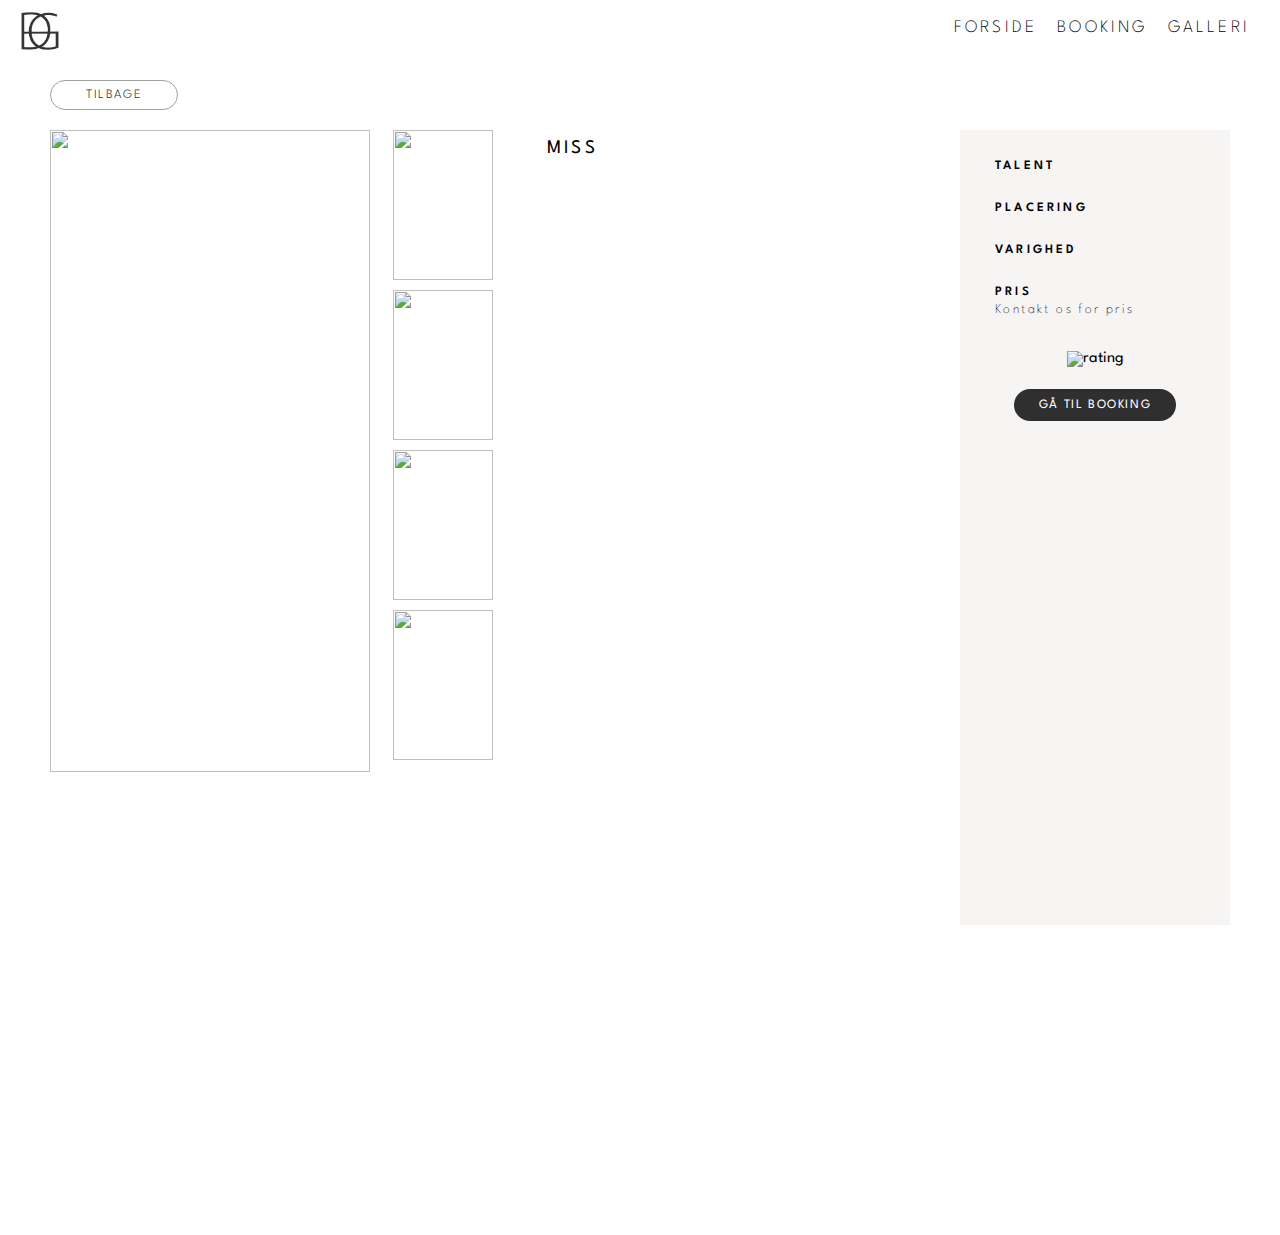
==== detail.html @ 686bbc50 "slettet style sheets fra html" ====
<!DOCTYPE html>
<html lang="da">

<head>
    <meta charset="utf-8">
    <meta name="viewport" content="width=device-width, initial-scale=1.0">

    <link rel="apple-touch-icon" sizes="200x200" href="img/DRAGTOGO_LOGO-02-kopi.png">
    <link rel="icon" type="image/png" sizes="32x32" href="img/DRAGTOGO_LOGO-02-kopi.png">

    <!--    link der henter google font-->
    <link rel="preconnect" href="https://fonts.gstatic.com">
    <link href="https://fonts.googleapis.com/css2?family=Spartan:wght@100;200;300;400;500&display=swap" rel="stylesheet">

    <title>Drag To-Go</title>
    <link rel="stylesheet" href="style.css">
    <link rel="stylesheet" href="theresa.css">
</head>

<body>

    <header>
        <nav>
            <a href="index.html"><img id="logo" src="img/DRAGTOGO_LOGO-02-kopi.png" alt="logo"></a>
            <div id="menuknap">
                <div class="bar1"></div>
                <div class="bar2"></div>
                <div class="bar3"></div>
            </div>
            <div id="navbar" class="hidden">
                <div id="link_box">
                    <a class="link" href="index.html">Forside</a>
                    <a class="link" href="index.html#booking">Booking</a>
                    <a class="link" href="index.html#galleri">Galleri</a>
                </div>
            </div>
        </nav>
    </header>





    <main id="detail">

        <div id="row">
            <button id="tilbage">Tilbage</button>
        </div>


        <div id="col1">
            <img src="" id="main_billede" alt="">

            <div id="image_container">
                <div id="single_galleri">
                    <figure>
                        <img src="" id="ekstra_billede1" alt="">
                        <img src="" id="ekstra_billede2" alt="">
                        <img src="" id="ekstra_billede3" alt="">
                        <img src="" id="ekstra_billede4" alt="">
                    </figure>
                </div>
            </div>

        </div>




        <!--
        <div id="col1">
            <img src="" id="main_billede" alt="">
        </div>
        <div id="image_container">

            <div id="single_galleri">
                <figure>
                    <img src="" id="ekstra_billede1" alt="">
                    <img src="" id="ekstra_billede2" alt="">
                    <img src="" id="ekstra_billede3" alt="">
                    <img src="" id="ekstra_billede4" alt="">
                </figure>
            </div>

        </div>
-->

        <div id="col2">
            <h2 class="navn">Miss </h2>
            <p class="beskrivelse"></p>
        </div>

        <div id="col3">
            <div id="infoboks">
                <h4>TALENT</h4>
                <p class="talent"></p>
                <h4>PLACERING</h4>
                <p class="placering"></p>
                <h4>VARIGHED</h4>
                <p class="varighed"></p>
                <h4>PRIS</h4>
                <p>Kontakt os for pris</p>

                <div id="rating_container">
                    <img id="rating_billede" src="" alt="rating">
                </div>

                <div id="booking_knap_container">
                    <a href="index.html#booking" id="booking_knap">Gå til booking</a>
                </div>
            </div>

        </div>



    </main>

    <footer id="footer">

        <div class="footer_container">
            <div class="footer_contact">
                <p>Kontakt os</p>
                <p>Telefon: +45 12 34 56 78</p>
                <p>Mail: drag@togo.com</p>
            </div>

            <div class="nyhedsbrev">
                <p>Tilmeld dig vores nyhedsbrev</p>
                <div class="mail_boks">
                    <input placeholder="MIN E-MAILADRESSE" type="text" name="mail" required>
                    <button class="tilmeld_knap">TILMELD ▸</button>
                </div>
                <div class="streg"></div>
            </div>
        </div>

        <div class="medier">
            <a href="#"><img src="img/socialemedier_facebook.png" alt="facebook ikon"></a>
            <a href="#"><img src="img/socialemedier_instagram.png" alt="instagram ikon"></a>
        </div>

        <p class="ophav">Ophavsret © 2021, DRAG TO GO</p>


    </footer>

    <script src="detail.js"></script>

</body></html>
---- style.css ----
* {
    margin: 0;
    padding: 0;
}

img {
    width: 100%;
}

body {
    font-family: 'Spartan', sans-serif;
    /*    background-color: white;*/
    /*    margin: 0;*/
    margin-bottom: 310px;
}

main {
    background-color: white;
    margin: 0;
    margin-bottom: 180px;
}

h2 {
    font-size: 1.5rem;
}

h3 {
    font-size: 1rem;
}

p {
    font-size: 0.9rem;
}




/*------STYLE AF NAV------*/

#logo {
    width: 50px;
    height: 46px;
    position: absolute;
    left: 15px;
    top: 8px;
    z-index: 2;
}

nav {
    width: 100%;
    position: fixed;
    display: flex;
    flex-direction: row;
    justify-content: flex-end;
    height: 60px;
    background-color: white;
}

nav a {
    text-decoration: none;
    color: black;
    padding-bottom: 80px;
    font-size: 1.3rem;
    text-transform: uppercase;
    letter-spacing: .2rem;
    font-weight: 200;
}

#menuknap {
    margin-right: 20px;
    cursor: pointer;
    position: fixed;
    z-index: 2;
    padding-top: 10px;
}

#link_box {
    display: flex;
    flex-direction: column;
    text-align: center;
    margin-top: 100px;
}

#navbar {
    background-color: white;
    width: 100vw;
    height: 100vh;
}

.bar1,
.bar2,
.bar3 {
    width: 32px;
    height: 4px;
    background-color: black;
    margin: 6px 0;
    transition: 0.4s;
    border-radius: 5px;
}

.change .bar1 {
    transform: rotate(-45deg) translate(-8px, 5px);
    transform: rotate(-45deg) translate(-8px, 5px);
    background-color: #454545;
}

.change .bar2 {
    opacity: 0;
}

.change .bar3 {
    transform: rotate(45deg) translate(-8px, -7px);
    transform: rotate(45deg) translate(-8px, -7px);
    background-color: #454545;
}




/*---------SPLASH---------*/

#splash {
    display: grid;
}

#splash img,
.splash_container {
    grid-area: 1/1;
}

.splash_container {
    place-self: center center;
}

#splash h1 {
    color: white;
    font-size: 3rem;
    margin-top: 80px;
    text-align: center;
}

#splash p {
    max-width: 600px;
    color: white;
    text-align: center;
    font-size: 0.9rem;
    margin: 15px;
    letter-spacing: 0.1rem;
    font-weight: 100;
    line-height: 25px;
}

#splash img {
    width: 100vw;
    height: 100vh;
    object-fit: cover;
    object-position: 70%;
}

.pil {
    position: absolute;
    bottom: 10px;
    left: 49%;
}



/*--------------sortér knap----------------*/

.kategorier {
    display: flex;
    flex-direction: column;
}

.kategorier button {
    letter-spacing: .2rem;
    padding: 20px;
}

#liste {
    margin-bottom: 40px;
}

.sorter {
    border-radius: 25px;
    border: 1px solid #a2a2a2;
    background-color: white;
    padding: 15px 20px;
    width: 45%;

    text-transform: uppercase;
    text-align: center;
    letter-spacing: .2rem;
    font-size: 1rem;
    font-weight: 200;
    margin: auto;
    margin-top: 30px;
}



/*------LINKS-----*/

button {
    border: none;
    border-radius: 8px;
    padding: 5px 20px;
    background-color: white;
    font-weight: 300;
}

button:hover {
    background-color: none;
    color: #FF1ACA;
}

a {
    color: black;
    text-decoration: none;
}

a:hover {
    color: #FF1ACA;
    transition: .3s;
}

/*booking_knap = i single view*/

#booking_knap {
    background-color: #2f2f2f;
    color: white;
    padding: 10px 25px;
    border-radius: 20px;
    text-transform: uppercase;
    letter-spacing: .1rem;
    font-size: .8rem;
}

#booking_knap:hover {
    background-color: white;
    color: #2f2f2f;
    border: 1px solid #9f9f9f;
    transition: .3s;
}







/*----BOOKING SECTION----*/

#booking {
    background-color: #F7F4F4;
    padding: 40px 45px;
}

#booking p {
    padding-top: 10px;
    font-weight: 100;
}

#booking_tekst {
    padding-bottom: 10px;
}

#form_container {
    display: flex;
    justify-content: center;
}

label {
    display: block;
    padding: 20px 5px 6px;

    font-size: 0.9rem;
    font-weight: 100;
}

#booking input,
textarea,
select {
    padding: 5px 10px;
    font-family: sans-serif;
    border-radius: 15px;
    border: .5px solid #555555;
    width: 240px;
    font-weight: 100;
}

textarea {
    padding-top: 10px;
}

date {
    text-transform: uppercase;
}

select {
    width: 262px;
}


#book_knap {
    background-color: white;
    color: #2f2f2f;
    border: 1px solid #2f2f2f;
    text-transform: uppercase;
    letter-spacing: .1rem;
}


#book_knap_container {
    text-align: center;
    margin-top: 15px;
}








/*Galleri*/

div.image-container figure {
    display: grid;
    grid-template-columns: repeat(5, 1fr);
    grid-auto-rows: 1fr;
    gap: 10px;
}

.pic1 {
    grid-column: 1/2;
}

.pic2 {
    grid-column: 2/3;
}

.pic3 {
    grid-column: 3/4;
}

.pic4 {
    grid-column: 4/5;
}

.pic5 {
    grid-column: 5/6;
}

.pic6 {
    grid-column: 1/2;
    grid-row: 2/3;
}

.pic7 {
    grid-column: 2/3;
    grid-row: 2/3;
}

.pic8 {
    grid-column: 3/4;
    grid-row: 2/3;
}

.pic9 {
    grid-column: 4/5;
    grid-row: 2/3;
}

.pic10 {
    grid-column: 5/6;
    grid-row: 2/3;
}


#galleri {
    padding-bottom: 10px;
}



/*------ STYLING AF FOOTER ------*/

#footer {
    background-color: #2f2f2f;
    position: fixed;
    bottom: 0;
    width: 100vw;
    z-index: -1;
}

.nyhedsbrev {
    display: table;
    margin: 0 auto;
    padding-top: 20px;
}

.nyhedsbrev p {
    color: white;
    text-align: center;
    margin-bottom: 5px;
    font-size: 0.9rem;
    font-weight: 500;
    text-transform: uppercase;
    letter-spacing: 0.1rem;
}

.streg {
    width: 355px;
    height: 2px;
    background-color: white;
}

#footer input {
    background-color: #2f2f2f;
    border: none;
    letter-spacing: .13rem;
}

.tilmeld_knap {
    background-color: #2f2f2f;
    border: none;
    color: white;
    font-size: 0.7rem;
}


.mail_boks input {
    color: white;
    text-transform: inherit;
    font-size: 0.9rem;
    font-weight: 100;
}

.footer_contact {
    color: white;
    text-align: center;
    padding: 20px;
}

.footer_contact p {
    font-size: 1rem;
    padding-bottom: 5px;
    font-weight: 100;
    font-family: 'Spartan', sans-serif;
}

.footer_contact p:first-child {
    font-weight: 500;
    text-transform: uppercase;
    letter-spacing: 0.1rem;
}

.medier {
    display: table;
    margin: 0 auto;
    padding: 10px;
    margin-top: 10px;
}

.ophav {
    color: #6d6d6d;
    text-align: center;
    margin-bottom: 20px;
    font-size: 0.8rem;
}

.medier img {
    width: 25px;
    height: 25px;
    margin-right: 20px;
}







/*------loop view forside------*/

#oversigt {
    display: grid;
    grid-template-columns: repeat(auto-fill, minmax(450px, 1fr));
}

article {
    display: grid;
}

#se_mere,
article img,
article p {
    grid-area: 1/1;
}

#se_mere {
    place-self: end center;
    margin-bottom: 30px;
    background-color: rgb(255, 255, 255, .8);
    color: #2f2f2f;
    /*    border: 1px solid #555555;*/
    padding: 8px 40px;
    border-radius: 20px;
    text-transform: uppercase;
    letter-spacing: .1rem;
    /*    opacity: 80%;*/
    /*    z-index:-1;*/
}

article p {
    text-align: center;
    padding-top: 55px;
    font-size: 1.2rem;
    letter-spacing: .2rem;
    text-transform: uppercase;
    /*    color:white;*/
    /*    text-shadow:2px 2px white;*/
}

article img {
    place-self: center;
    margin-top: 90px;

    width: 425px;
    height: 500px;
    object-fit: cover;
}





/*--------SINGLE VIEW MOBIL--------*/

#rating_container {
    padding: 10px 0;
    text-align: center;
}

#rating_billede {
    width: 40%;
}




@media (max-width: 650px) {
    div.image-container figure {
        display: flex;
        gap: 10px;
    }

    .image-container {
        overflow-x: scroll;
        padding: 20px;
        padding-top: 30px;
        padding-left: 30px;
        padding-right: 70px;
    }

    .image-container figure {
        flex-basis: 90%;
        flex-shrink: 0;
        flex-grow: 1;
    }

    .image-container img {
        margin-right: 20px;
    }
}



@media (min-width: 650px) {


    /*------SPLASH------*/


    #menuknap {
        display: none;
    }

    #navbar {
        display: contents;
    }

    #link_box {
        display: flex;
        flex-direction: row;
        grid-gap: 20px;
        margin-right: 30px;
        margin-top: 20px;
    }

    #link_box a {
        font-size: 1.1rem;
    }




    /*-------SORTER + OVERSIGT-------*/

    #oversigt {
        margin-right: 50px;
    }

    article img {
        width: 500px;
        height: 650px;
    }


    #se_mere:hover {
        background-color: #2f2f2f;
        padding: 8px 40px;
        border-radius: 20px;
        color: white;
        transition: .3s;
        cursor: pointer;
    }

    #sorter_section {
        margin-top: 60px;
        position: sticky;
        top: 10vh;
        align-self: flex-start
    }

    .kategorier {
        display: flex;
        flex-direction: column;
        justify-content: flex-start;
    }

    .kategorier button {
        letter-spacing: .2rem;
        padding-top: 10px;
        text-align: justify;
        margin-left: 60px;
        font-weight: 200;
        cursor: pointer;
    }

    .kategorier button:hover {
        color: #FF1ACA;
        transition: .3s;
    }

    #liste {
        display: grid;
        grid-template-columns: 20% 80%;
        margin-bottom: 45px;
    }

    .sorter {
        border: none;
        width: 45%;
        text-transform: uppercase;
        letter-spacing: .2rem;
        font-size: 1rem;
        font-weight: 400;
        margin-left: 60px;
        margin-top: 30px;
        text-align: justify;
    }





    /*------BOOKING SEKTION------*/

    #booking {
        display: grid;
        grid-template-columns: 45% 55%;

        background-color: #F7F4F4;
        padding: 50px;
    }

    #booking h2 {
        font-size: 2rem;
    }

    #booking p {
        font-size: 1.1rem;
        font-weight: 100;
    }

    #booking_tekst {
        place-self: center end;
    }

    label {
        font-size: 0.95rem;
    }

    #booking input,
    textarea,
    select {
        width: 300px;
        padding: 10px;
    }

    select {
        width: 322px;
    }

    #book_knap:hover {
        background-color: #2f2f2f;
        padding: 5px 35px;
        border-radius: 15px;
        color: white;
        transition: .3s;
        cursor: pointer;
    }




    /*---- STYLING AF FOOTER ----*/

    .footer_container {
        max-width: 1000px;
        margin: 0 auto 0 auto;
        display: grid;
        grid-template-columns: 1fr 1fr;
        padding-top: 80px;
    }

    .tilmeld_knap:hover {
        color: #ff27ff;
        cursor: pointer;
    }

    .nyhedsbrev {
        padding-top: 20px;
    }

    .medier {
        margin-top: 20px;
        margin-bottom: 10px;
    }

    .mail_boks input {
        width: 240px;
    }

    .footer_contact p {
        letter-spacing: 0.1rem;
        font-size: 0.9rem;
    }

    .footer_contact p:first-child {
        margin-bottom: 10px;
    }


}

/*media query slutter her*/
















/*--------SINGLE VIEW DESKTOP--------*/

#rating_container {
    padding: 10px 0;
    text-align: center;
}

#rating_billede {
    width: 50%;
}









/*--------effekter--------*/

.valgt {
    color: #ff1aca !important;
}

.hidden {
    display: none;
}





/*------animationer-------*/



/*burger menuanimation*/
.openmenu {
    animation-name: slide_kf;
    animation-duration: 0.5s;
    animation-iteration-count: 1;
    animation-timing-function: cubic-bezier(0.77, 0.2, 0.05, 1.0);
}

@keyframes slide_kf {
    0% {
        transform: translateX(100%);
    }

    100% {
        transform: translateX(0%);
    }
}

.closemenu {
    animation-name: slideout_kf;
    animation-duration: 0.5s;
    animation-iteration-count: 1;
    animation-timing-function: cubic-bezier(0.77, 0.2, 0.05, 1.0);
}

@keyframes slideout_kf {
    100% {
        transform-origin: 0% 0%;
        transform: translateX(100%);
    }

    0% {
        transform-origin: 0% 0%;
        transform: translateX(0%);
    }
}



/*splash animation*/
.bounce {
    animation-name: bounce_kf;
    animation-duration: 1s;
    animation-iteration-count: infinite;
    animation-direction: alternate;
    animation-fill-mode: both;
}

@keyframes bounce_kf {
    100% {
        transform: translateY(-5px);
    }

    0% {
        transform: translateY(8px);
    }
}
---- theresa.css ----
* {
    font-family: 'Spartan', sans-serif;
}

#row {
    text-align: center;
}

#tilbage {
    background-color: white;
    color: #2f2f2f;
    border: 1px solid #9f9f9f;
    border-radius: 20px;
    transition: .3s;


    text-transform: uppercase;
    letter-spacing: .1rem;
    font-size: .8rem;

    padding: 10px 45px;
    margin: 60px 0 0px 30px;
}


#detail {
    margin: 35px 30px;
}

#col2 {
    padding-top: 20px;
}

#col2 h2 {
    font-size: 1.2rem;
    font-weight: 400;
    padding-top: 10px;
}

.navn {
    letter-spacing: .2rem;
    text-transform: uppercase;
    font-weight: 400;
}

.beskrivelse {
    padding-top: 15px;
    font-weight: 100;
    padding: 15px 0 35px;
    line-height: 1.7rem;
}


#infoboks {
    padding: 35px 35px 45px;
    background-color: #F7F4F4;
}

#col3 h4 {
    font-weight: 600;
    letter-spacing: .2rem;
    font-size: .8rem;
}

#col3 p {
    padding: 5px 0 25px;
    font-weight: 100;
    font-size: .85rem;
    letter-spacing: .15rem;
}

#rating {
    padding-bottom: 5px;
    text-align: center;
}

#rating img {
    width: 6%;
}

#booking_knap_container {
    text-align: center;
    padding-top: 20px;
}





@media (min-width: 650px) {


    #detail {
        display: grid;
        grid-template-columns: 40% 35% 25%;
        grid-template-rows: auto;
        margin: 0;
        padding-top: 50px;

    }


    #row {
        grid-column: 1/span 1;
        grid-row: 1/span 1;

        text-align: left;
    }

    #tilbage {
        padding: 8px 35px;
        margin: 30px 0 20px 50px;
    }

    #tilbage:hover {
        background-color: #2f2f2f;
        color: White;
        cursor: pointer;

    }


    #col1 {
        display: grid;
        grid-template-columns: 70% 30%;
        padding-left: 50px;
        gap: 20px;

        grid-column: 1/span 1;
        grid-row: 2/span 1;
        padding-left: 50px;
        object-fit: cover;
    }

    #main_billede {
        width: 320px;
        height: 642.2px;
        object-fit: cover;
    }


    #image_container figure img {
        padding: 0 0 10px;
        width: 100px;
        height: 150px;
        object-fit: cover;
    }





    #col2 {
        padding: 0 35px;
        grid-column: 2/span 1;
        grid-row: 2/span 1;
    }

    #infoboks {
        height: 80vh;
        padding-top: 30px;
    }

    #col3 {
        grid-column: 3/span 1;
        grid-row: 2/span 1;
        padding-right: 50px;
    }

    /*
        #single_galleri {
            grid-column: 1/span1;
            grid-row: 2/span1;
            padding-left: 50px;
        }
*/


}




@media (max-width: 650px) {

    #detail {
        margin: 0;
    }

    #col1 {
        padding-top: 30px;
        padding-left: 30px;
        padding-right: 30px;
    }

    #col2 {
        padding-top: 30px;
        padding-left: 30px;
        padding-right: 30px;
    }

    #single_galleri {
        padding-top: 30px;
        padding-left: 30px;
        padding-right: 30px;
    }

    div#image_container #single_galleri figure {
        display: flex;
        gap: 10px;
    }

    #image_container {
        overflow-x: scroll;
        padding: 20px;
    }

    #image_container figure {
        flex-basis: 50%;
        flex-shrink: 0;
        flex-grow: 1;
    }

    #image_container #single_galleri figure img {
        margin-right: 20px;
    }
}
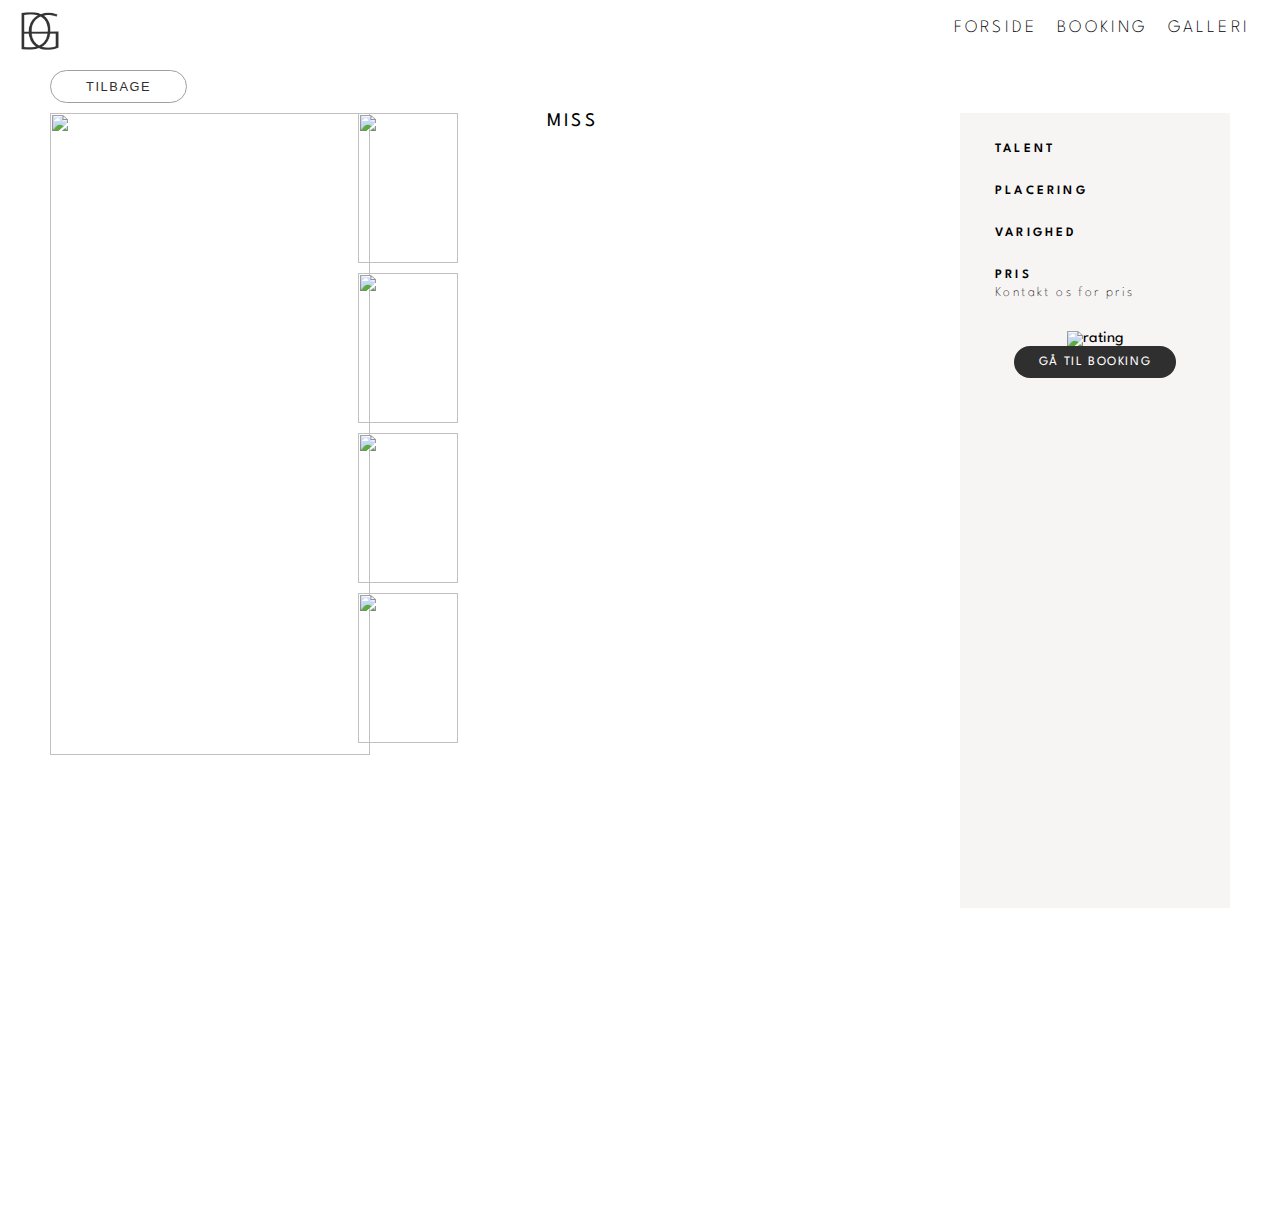
==== commit 75673413: "single view kode lagt ind i style.css" ====
--- a/detail.html
+++ b/detail.html
@@ -8,13 +8,11 @@
     <link rel="apple-touch-icon" sizes="200x200" href="img/DRAGTOGO_LOGO-02-kopi.png">
     <link rel="icon" type="image/png" sizes="32x32" href="img/DRAGTOGO_LOGO-02-kopi.png">
 
-    <!--    link der henter google font-->
     <link rel="preconnect" href="https://fonts.gstatic.com">
     <link href="https://fonts.googleapis.com/css2?family=Spartan:wght@100;200;300;400;500&display=swap" rel="stylesheet">
 
     <title>Drag To-Go</title>
     <link rel="stylesheet" href="style.css">
-    <link rel="stylesheet" href="theresa.css">
 </head>
 
 <body>
--- a/style.css
+++ b/style.css
@@ -224,26 +224,6 @@
     transition: .3s;
 }
 
-/*booking_knap = i single view*/
-
-#booking_knap {
-    background-color: #2f2f2f;
-    color: white;
-    padding: 10px 25px;
-    border-radius: 20px;
-    text-transform: uppercase;
-    letter-spacing: .1rem;
-    font-size: .8rem;
-}
-
-#booking_knap:hover {
-    background-color: white;
-    color: #2f2f2f;
-    border: 1px solid #9f9f9f;
-    transition: .3s;
-}
-
-
 
 
 
@@ -323,7 +303,7 @@
 
 
 
-/*Galleri*/
+/*-----Galleri-----*/
 
 div.image-container figure {
     display: grid;
@@ -384,8 +364,8 @@
 
 
 
+
 /*------ STYLING AF FOOTER ------*/
-
 #footer {
     background-color: #2f2f2f;
     position: fixed;
@@ -480,10 +460,7 @@
 
 
 
-
-
 /*------loop view forside------*/
-
 #oversigt {
     display: grid;
     grid-template-columns: repeat(auto-fill, minmax(450px, 1fr));
@@ -535,54 +512,112 @@
 
 
 
-
-/*--------SINGLE VIEW MOBIL--------*/
+/*--------single view--------*/
+
+#row {
+    text-align: center;
+}
+
+#tilbage {
+    background-color: white;
+    color: #2f2f2f;
+    border: 1px solid #9f9f9f;
+    border-radius: 20px;
+    transition: .3s;
+
+
+    text-transform: uppercase;
+    letter-spacing: .1rem;
+    font-size: .8rem;
+
+    padding: 10px 45px;
+    margin: 60px 0 0px 30px;
+}
+
+#detail {
+    margin: 0;
+}
+
+#col1 {
+    padding: 20px 40px;
+}
+
+#col2 {
+    padding: 0 40px;
+}
+
+#col3 {
+    padding: 30px 40px;
+}
+
+#col2 h2 {
+    font-size: 1.2rem;
+    font-weight: 400;
+    padding-top: 10px;
+}
+
+.navn {
+    letter-spacing: .2rem;
+    text-transform: uppercase;
+    font-weight: 400;
+}
+
+.beskrivelse {
+    padding-top: 15px;
+    font-weight: 100;
+    line-height: 1.7rem;
+}
+
+#infoboks {
+    padding: 35px 35px 45px;
+    background-color: #F7F4F4;
+}
+
+#col3 h4 {
+    font-weight: 600;
+    letter-spacing: .2rem;
+    font-size: .8rem;
+}
+
+#col3 p {
+    padding: 5px 0 25px;
+    font-weight: 100;
+    font-size: .85rem;
+    letter-spacing: .15rem;
+}
 
 #rating_container {
-    padding: 10px 0;
+    padding: 10px 0 0;
     text-align: center;
 }
 
 #rating_billede {
-    width: 40%;
-}
-
-
-
-
-@media (max-width: 650px) {
-    div.image-container figure {
-        display: flex;
-        gap: 10px;
-    }
-
-    .image-container {
-        overflow-x: scroll;
-        padding: 20px;
-        padding-top: 30px;
-        padding-left: 30px;
-        padding-right: 70px;
-    }
-
-    .image-container figure {
-        flex-basis: 90%;
-        flex-shrink: 0;
-        flex-grow: 1;
-    }
-
-    .image-container img {
-        margin-right: 20px;
-    }
-}
+    width: 35%;
+}
+
+#booking_knap_container {
+    text-align: center;
+}
+
+#booking_knap {
+    background-color: #2f2f2f;
+    color: white;
+    padding: 10px 25px;
+    border-radius: 20px;
+    text-transform: uppercase;
+    letter-spacing: .1rem;
+    font-size: .8rem;
+}
+
+
+
+
 
 
 
 @media (min-width: 650px) {
 
-
     /*------SPLASH------*/
-
-
     #menuknap {
         display: none;
     }
@@ -607,7 +642,6 @@
 
 
     /*-------SORTER + OVERSIGT-------*/
-
     #oversigt {
         margin-right: 50px;
     }
@@ -616,7 +650,6 @@
         width: 500px;
         height: 650px;
     }
-
 
     #se_mere:hover {
         background-color: #2f2f2f;
@@ -674,10 +707,7 @@
 
 
 
-
-
     /*------BOOKING SEKTION------*/
-
     #booking {
         display: grid;
         grid-template-columns: 45% 55%;
@@ -727,7 +757,6 @@
 
 
     /*---- STYLING AF FOOTER ----*/
-
     .footer_container {
         max-width: 1000px;
         margin: 0 auto 0 auto;
@@ -764,39 +793,154 @@
     }
 
 
-}
-
-/*media query slutter her*/
-
-
-
-
-
-
-
-
-
-
-
-
-
-
-
-
-/*--------SINGLE VIEW DESKTOP--------*/
-
-#rating_container {
-    padding: 10px 0;
-    text-align: center;
-}
-
-#rating_billede {
-    width: 50%;
-}
-
-
-
-
+
+
+    /*-------SINGLE VIEW------*/
+    #detail {
+        display: grid;
+        grid-template-columns: 40% 35% 25%;
+        grid-template-rows: auto;
+        margin: 0;
+        padding-top: 40px;
+    }
+
+    #row {
+        grid-column: 1/span 1;
+        grid-row: 1/span 1;
+
+        text-align: left;
+    }
+
+    #tilbage {
+        padding: 8px 35px;
+        margin: 30px 0 0px 50px;
+    }
+
+    #tilbage:hover {
+        background-color: #2f2f2f;
+        color: White;
+        cursor: pointer;
+    }
+
+    #col1 {
+        display: grid;
+        grid-template-columns: 70% 30%;
+        padding: 10px 50px;
+        gap: 20px;
+
+        grid-column: 1/span 1;
+        grid-row: 2/span 1;
+        padding-left: 50px;
+        object-fit: cover;
+    }
+
+    #main_billede {
+        width: 320px;
+        height: 642.2px;
+        object-fit: cover;
+    }
+
+    #image_container figure img {
+        padding: 0 0 10px;
+        width: 100px;
+        height: 150px;
+        object-fit: cover;
+    }
+
+    #col2 {
+        padding: 0 35px;
+        grid-column: 2/span 1;
+        grid-row: 2/span 1;
+    }
+
+    #infoboks {
+        height: 80vh;
+        padding-top: 30px;
+    }
+
+    #col3 {
+        grid-column: 3/span 1;
+        grid-row: 2/span 1;
+        padding: 10px 50px 0 0;
+    }
+
+
+    #rating_container {
+        padding: 7px 0;
+    }
+
+    #rating_billede {
+        width: 50%;
+    }
+
+    #booking_knap:hover {
+        background-color: white;
+        color: #2f2f2f;
+        border: 1px solid #9f9f9f;
+        transition: .3s;
+    }
+
+
+}
+
+
+
+@media (max-width: 650px) {
+
+    div.image-container figure {
+        display: flex;
+        gap: 10px;
+    }
+
+    .image-container {
+        overflow-x: scroll;
+        padding: 20px;
+        padding-top: 30px;
+        padding-left: 30px;
+        padding-right: 70px;
+    }
+
+    .image-container figure {
+        flex-basis: 90%;
+        flex-shrink: 0;
+        flex-grow: 1;
+    }
+
+    .image-container img {
+        margin-right: 20px;
+    }
+
+
+
+
+    /*----galleri i single view----*/
+    #single_galleri {
+        padding-top: 0px;
+        padding-left: 30px;
+        padding-right: 50px;
+    }
+
+    div#image_container #single_galleri figure {
+        display: flex;
+        gap: 10px;
+    }
+
+    #image_container {
+        overflow-x: scroll;
+        padding: 20px;
+    }
+
+    #image_container figure {
+        flex-basis: 50%;
+        flex-shrink: 0;
+        flex-grow: 1;
+    }
+
+    #image_container #single_galleri figure img {
+        margin-right: 20px;
+    }
+
+}
 
 
 
@@ -817,7 +961,6 @@
 
 
 /*------animationer-------*/
-
 
 
 /*burger menuanimation*/
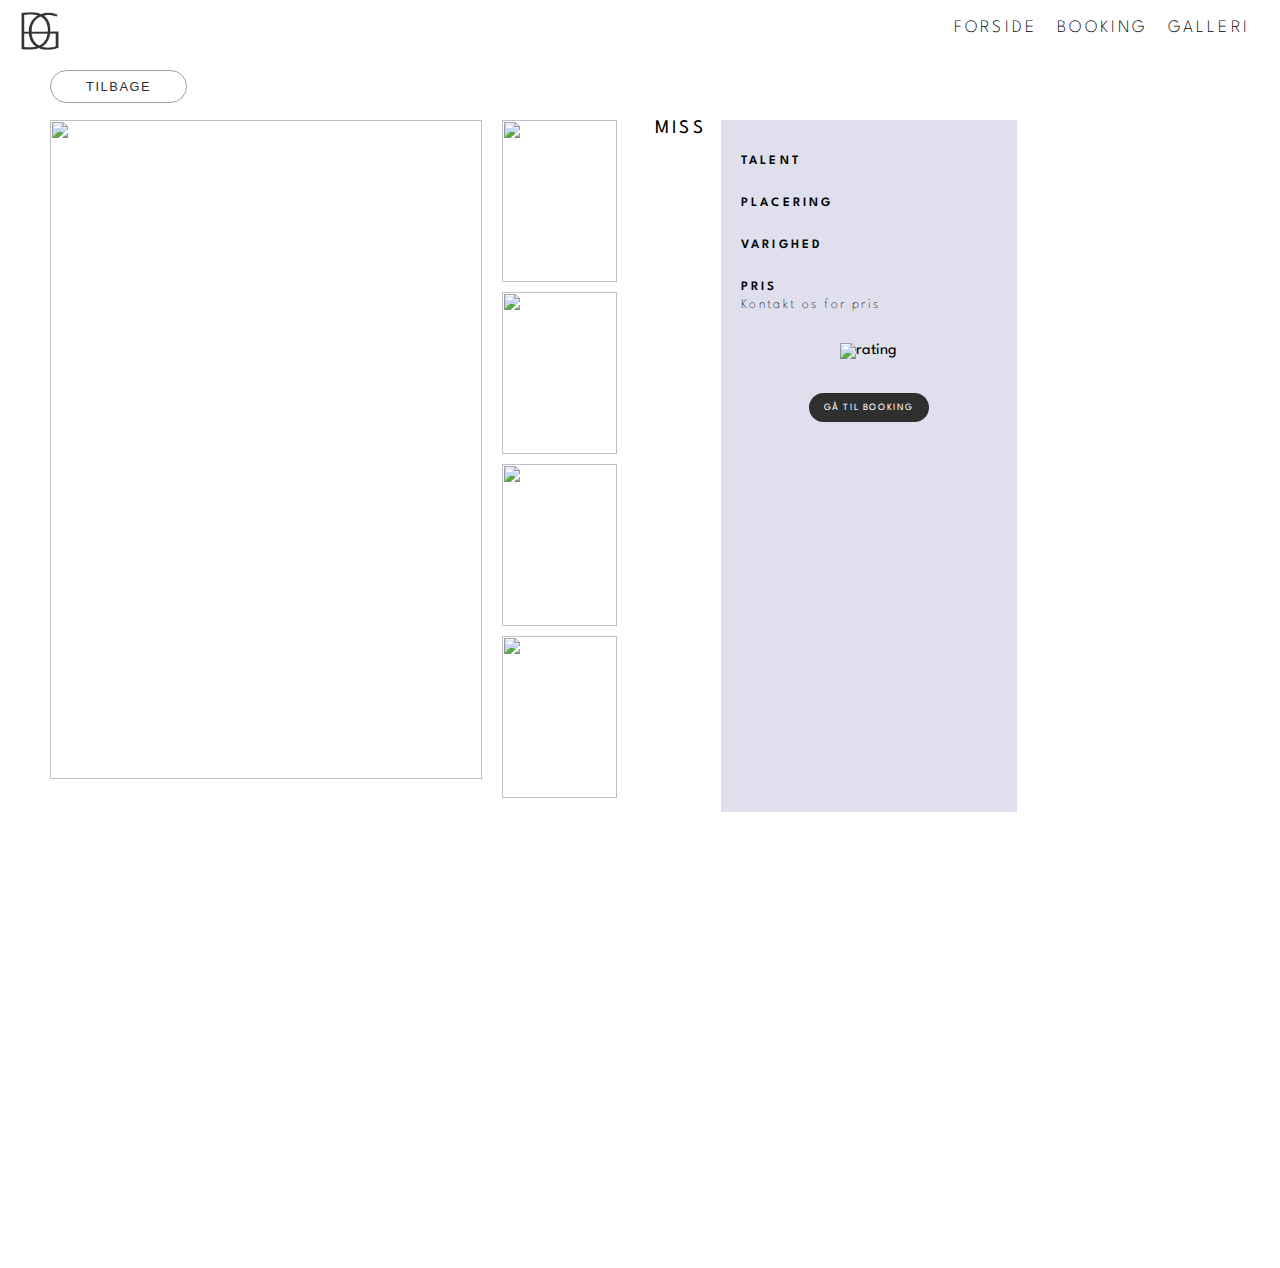
==== commit 40ed7794: "deatil tablet version tilføjet" ====
--- a/detail.html
+++ b/detail.html
@@ -82,32 +82,33 @@
 
         </div>
 -->
+        <div class="col2_col3_container">
+            <div id="col2">
+                <h2 class="navn">Miss </h2>
+                <p class="beskrivelse"></p>
+            </div>
 
-        <div id="col2">
-            <h2 class="navn">Miss </h2>
-            <p class="beskrivelse"></p>
-        </div>
+            <div id="col3">
+                <div id="infoboks">
+                    <h4>TALENT</h4>
+                    <p class="talent"></p>
+                    <h4>PLACERING</h4>
+                    <p class="placering"></p>
+                    <h4>VARIGHED</h4>
+                    <p class="varighed"></p>
+                    <h4>PRIS</h4>
+                    <p>Kontakt os for pris</p>
 
-        <div id="col3">
-            <div id="infoboks">
-                <h4>TALENT</h4>
-                <p class="talent"></p>
-                <h4>PLACERING</h4>
-                <p class="placering"></p>
-                <h4>VARIGHED</h4>
-                <p class="varighed"></p>
-                <h4>PRIS</h4>
-                <p>Kontakt os for pris</p>
+                    <div id="rating_container">
+                        <img id="rating_billede" src="" alt="rating">
+                    </div>
 
-                <div id="rating_container">
-                    <img id="rating_billede" src="" alt="rating">
+                    <div id="booking_knap_container">
+                        <a href="index.html#booking" id="booking_knap">Gå til booking</a>
+                    </div>
                 </div>
 
-                <div id="booking_knap_container">
-                    <a href="index.html#booking" id="booking_knap">Gå til booking</a>
-                </div>
             </div>
-
         </div>
 
 
@@ -145,4 +146,6 @@
 
     <script src="detail.js"></script>
 
-</body></html>
+</body>
+
+</html>
--- a/style.css
+++ b/style.css
@@ -2,38 +2,29 @@
     margin: 0;
     padding: 0;
 }
-
 img {
     width: 100%;
 }
-
 body {
     font-family: 'Spartan', sans-serif;
     /*    background-color: white;*/
     /*    margin: 0;*/
     margin-bottom: 310px;
 }
-
 main {
     background-color: white;
     margin: 0;
     margin-bottom: 180px;
 }
-
 h2 {
     font-size: 1.5rem;
 }
-
 h3 {
     font-size: 1rem;
 }
-
 p {
     font-size: 0.9rem;
 }
-
-
-
 
 /*------STYLE AF NAV------*/
 
@@ -45,7 +36,6 @@
     top: 8px;
     z-index: 2;
 }
-
 nav {
     width: 100%;
     position: fixed;
@@ -55,7 +45,6 @@
     height: 60px;
     background-color: white;
 }
-
 nav a {
     text-decoration: none;
     color: black;
@@ -65,7 +54,6 @@
     letter-spacing: .2rem;
     font-weight: 200;
 }
-
 #menuknap {
     margin-right: 20px;
     cursor: pointer;
@@ -73,20 +61,17 @@
     z-index: 2;
     padding-top: 10px;
 }
-
 #link_box {
     display: flex;
     flex-direction: column;
     text-align: center;
     margin-top: 100px;
 }
-
 #navbar {
     background-color: white;
     width: 100vw;
     height: 100vh;
 }
-
 .bar1,
 .bar2,
 .bar3 {
@@ -97,48 +82,38 @@
     transition: 0.4s;
     border-radius: 5px;
 }
-
 .change .bar1 {
     transform: rotate(-45deg) translate(-8px, 5px);
     transform: rotate(-45deg) translate(-8px, 5px);
     background-color: #454545;
 }
-
 .change .bar2 {
     opacity: 0;
 }
-
 .change .bar3 {
     transform: rotate(45deg) translate(-8px, -7px);
     transform: rotate(45deg) translate(-8px, -7px);
     background-color: #454545;
 }
 
-
-
-
 /*---------SPLASH---------*/
 
 #splash {
     display: grid;
 }
-
 #splash img,
 .splash_container {
     grid-area: 1/1;
 }
-
 .splash_container {
     place-self: center center;
 }
-
 #splash h1 {
     color: white;
     font-size: 3rem;
     margin-top: 80px;
     text-align: center;
 }
-
 #splash p {
     max-width: 600px;
     color: white;
@@ -149,45 +124,37 @@
     font-weight: 100;
     line-height: 25px;
 }
-
 #splash img {
     width: 100vw;
     height: 100vh;
     object-fit: cover;
     object-position: 70%;
 }
-
 .pil {
     position: absolute;
     bottom: 10px;
     left: 49%;
 }
 
-
-
 /*--------------sortér knap----------------*/
 
 .kategorier {
     display: flex;
     flex-direction: column;
 }
-
 .kategorier button {
     letter-spacing: .2rem;
     padding: 20px;
 }
-
 #liste {
     margin-bottom: 40px;
 }
-
 .sorter {
     border-radius: 25px;
     border: 1px solid #a2a2a2;
     background-color: white;
     padding: 15px 20px;
     width: 45%;
-
     text-transform: uppercase;
     text-align: center;
     letter-spacing: .2rem;
@@ -196,8 +163,6 @@
     margin: auto;
     margin-top: 30px;
 }
-
-
 
 /*------LINKS-----*/
 
@@ -208,56 +173,42 @@
     background-color: white;
     font-weight: 300;
 }
-
 button:hover {
     background-color: none;
     color: #FF1ACA;
 }
-
 a {
     color: black;
     text-decoration: none;
 }
-
 a:hover {
     color: #FF1ACA;
     transition: .3s;
 }
 
-
-
-
-
-
 /*----BOOKING SECTION----*/
 
 #booking {
-    background-color: #F7F4F4;
+    background-color: #dfdfed;
     padding: 40px 45px;
 }
-
 #booking p {
     padding-top: 10px;
     font-weight: 100;
 }
-
 #booking_tekst {
     padding-bottom: 10px;
 }
-
 #form_container {
     display: flex;
     justify-content: center;
 }
-
 label {
     display: block;
     padding: 20px 5px 6px;
-
     font-size: 0.9rem;
     font-weight: 100;
 }
-
 #booking input,
 textarea,
 select {
@@ -268,40 +219,28 @@
     width: 240px;
     font-weight: 100;
 }
-
 textarea {
     padding-top: 10px;
 }
-
 date {
     text-transform: uppercase;
 }
-
 select {
     width: 262px;
 }
-
-
 #book_knap {
     background-color: white;
     color: #2f2f2f;
     border: 1px solid #2f2f2f;
     text-transform: uppercase;
     letter-spacing: .1rem;
-}
-
-
+    border-radius: 20px;
+    padding: 5px 35px;
+}
 #book_knap_container {
     text-align: center;
     margin-top: 15px;
 }
-
-
-
-
-
-
-
 
 /*-----Galleri-----*/
 
@@ -311,61 +250,47 @@
     grid-auto-rows: 1fr;
     gap: 10px;
 }
-
 .pic1 {
     grid-column: 1/2;
 }
-
 .pic2 {
     grid-column: 2/3;
 }
-
 .pic3 {
     grid-column: 3/4;
 }
-
 .pic4 {
     grid-column: 4/5;
 }
-
 .pic5 {
     grid-column: 5/6;
 }
-
 .pic6 {
     grid-column: 1/2;
     grid-row: 2/3;
 }
-
 .pic7 {
     grid-column: 2/3;
     grid-row: 2/3;
 }
-
 .pic8 {
     grid-column: 3/4;
     grid-row: 2/3;
 }
-
 .pic9 {
     grid-column: 4/5;
     grid-row: 2/3;
 }
-
 .pic10 {
     grid-column: 5/6;
     grid-row: 2/3;
 }
-
-
 #galleri {
     padding-bottom: 10px;
 }
 
-
-
-
 /*------ STYLING AF FOOTER ------*/
+
 #footer {
     background-color: #2f2f2f;
     position: fixed;
@@ -373,13 +298,11 @@
     width: 100vw;
     z-index: -1;
 }
-
 .nyhedsbrev {
     display: table;
     margin: 0 auto;
     padding-top: 20px;
 }
-
 .nyhedsbrev p {
     color: white;
     text-align: center;
@@ -389,93 +312,72 @@
     text-transform: uppercase;
     letter-spacing: 0.1rem;
 }
-
 .streg {
     width: 355px;
     height: 2px;
     background-color: white;
 }
-
 #footer input {
     background-color: #2f2f2f;
     border: none;
     letter-spacing: .13rem;
 }
-
 .tilmeld_knap {
     background-color: #2f2f2f;
     border: none;
     color: white;
     font-size: 0.7rem;
 }
-
-
 .mail_boks input {
     color: white;
     text-transform: inherit;
     font-size: 0.9rem;
     font-weight: 100;
 }
-
 .footer_contact {
     color: white;
     text-align: center;
     padding: 20px;
 }
-
 .footer_contact p {
     font-size: 1rem;
     padding-bottom: 5px;
     font-weight: 100;
     font-family: 'Spartan', sans-serif;
 }
-
 .footer_contact p:first-child {
     font-weight: 500;
     text-transform: uppercase;
     letter-spacing: 0.1rem;
 }
-
 .medier {
     display: table;
     margin: 0 auto;
     padding: 10px;
     margin-top: 10px;
 }
-
 .ophav {
     color: #6d6d6d;
     text-align: center;
     margin-bottom: 20px;
     font-size: 0.8rem;
 }
-
 .medier img {
     width: 25px;
     height: 25px;
     margin-right: 20px;
 }
 
-
-
-
-
 /*------loop view forside------*/
-#oversigt {
-    display: grid;
-    grid-template-columns: repeat(auto-fill, minmax(450px, 1fr));
-}
 
 article {
     display: grid;
 }
-
 #se_mere,
 article img,
 article p {
     grid-area: 1/1;
 }
-
 #se_mere {
     place-self: end center;
     margin-bottom: 30px;
@@ -486,146 +388,111 @@
     border-radius: 20px;
     text-transform: uppercase;
     letter-spacing: .1rem;
-    /*    opacity: 80%;*/
-    /*    z-index:-1;*/
-}
-
+}
 article p {
     text-align: center;
     padding-top: 55px;
     font-size: 1.2rem;
     letter-spacing: .2rem;
     text-transform: uppercase;
-    /*    color:white;*/
-    /*    text-shadow:2px 2px white;*/
-}
-
+}
 article img {
     place-self: center;
     margin-top: 90px;
-
     width: 425px;
     height: 500px;
     object-fit: cover;
 }
 
-
-
-
 /*--------single view--------*/
 
 #row {
     text-align: center;
 }
-
 #tilbage {
     background-color: white;
     color: #2f2f2f;
     border: 1px solid #9f9f9f;
     border-radius: 20px;
     transition: .3s;
-
-
     text-transform: uppercase;
     letter-spacing: .1rem;
     font-size: .8rem;
-
     padding: 10px 45px;
     margin: 60px 0 0px 30px;
 }
-
 #detail {
     margin: 0;
 }
-
 #col1 {
     padding: 20px 40px;
 }
-
 #col2 {
     padding: 0 40px;
 }
-
 #col3 {
     padding: 30px 40px;
 }
-
 #col2 h2 {
     font-size: 1.2rem;
     font-weight: 400;
     padding-top: 10px;
 }
-
 .navn {
     letter-spacing: .2rem;
     text-transform: uppercase;
     font-weight: 400;
 }
-
 .beskrivelse {
     padding-top: 15px;
     font-weight: 100;
     line-height: 1.7rem;
 }
-
 #infoboks {
-    padding: 35px 35px 45px;
-    background-color: #F7F4F4;
-}
-
+    padding: 35px 40px 45px;
+    background-color: #dfdfed;
+}
 #col3 h4 {
     font-weight: 600;
     letter-spacing: .2rem;
     font-size: .8rem;
 }
-
 #col3 p {
     padding: 5px 0 25px;
     font-weight: 100;
     font-size: .85rem;
     letter-spacing: .15rem;
 }
-
 #rating_container {
     padding: 10px 0 0;
     text-align: center;
 }
-
 #rating_billede {
     width: 35%;
 }
-
 #booking_knap_container {
-    text-align: center;
-}
-
+    margin: auto;
+    text-align: center;
+    width: 150px;
+    margin-top: 20px;
+}
 #booking_knap {
     background-color: #2f2f2f;
     color: white;
-    padding: 10px 25px;
+    padding: 10px 15px;
     border-radius: 20px;
     text-transform: uppercase;
     letter-spacing: .1rem;
-    font-size: .8rem;
-}
-
-
-
-
-
-
-
+    font-size: .6rem;
+}
 @media (min-width: 650px) {
-
     /*------SPLASH------*/
     #menuknap {
         display: none;
     }
-
     #navbar {
         display: contents;
     }
-
     #link_box {
         display: flex;
         flex-direction: row;
@@ -633,24 +500,20 @@
         margin-right: 30px;
         margin-top: 20px;
     }
-
     #link_box a {
         font-size: 1.1rem;
     }
-
-
-
-
     /*-------SORTER + OVERSIGT-------*/
     #oversigt {
         margin-right: 50px;
-    }
-
+        display: grid;
+        grid-template-columns: 1fr 1fr;
+        grid-gap: 20px;
+    }
     article img {
-        width: 500px;
-        height: 650px;
-    }
-
+        width: 100%;
+        height: 90%;
+    }
     #se_mere:hover {
         background-color: #2f2f2f;
         padding: 8px 40px;
@@ -659,20 +522,21 @@
         transition: .3s;
         cursor: pointer;
     }
-
     #sorter_section {
         margin-top: 60px;
         position: sticky;
         top: 10vh;
         align-self: flex-start
     }
-
+    article p {
+        padding-top: 40px;
+    }
+    .navn {
+        font-size: 0.7rem;
+    }
     .kategorier {
-        display: flex;
-        flex-direction: column;
-        justify-content: flex-start;
-    }
-
+        margin-left: -50px;
+    }
     .kategorier button {
         letter-spacing: .2rem;
         padding-top: 10px;
@@ -681,69 +545,53 @@
         font-weight: 200;
         cursor: pointer;
     }
-
     .kategorier button:hover {
         color: #FF1ACA;
         transition: .3s;
     }
-
     #liste {
         display: grid;
         grid-template-columns: 20% 80%;
         margin-bottom: 45px;
     }
-
     .sorter {
         border: none;
-        width: 45%;
         text-transform: uppercase;
         letter-spacing: .2rem;
         font-size: 1rem;
         font-weight: 400;
-        margin-left: 60px;
+        margin-left: 1vw;
         margin-top: 30px;
         text-align: justify;
     }
-
-
-
     /*------BOOKING SEKTION------*/
     #booking {
         display: grid;
         grid-template-columns: 45% 55%;
-
-        background-color: #F7F4F4;
         padding: 50px;
     }
-
     #booking h2 {
         font-size: 2rem;
     }
-
     #booking p {
         font-size: 1.1rem;
         font-weight: 100;
     }
-
     #booking_tekst {
         place-self: center end;
     }
-
     label {
         font-size: 0.95rem;
     }
-
     #booking input,
     textarea,
     select {
         width: 300px;
         padding: 10px;
     }
-
     select {
         width: 322px;
     }
-
     #book_knap:hover {
         background-color: #2f2f2f;
         padding: 5px 35px;
@@ -752,10 +600,6 @@
         transition: .3s;
         cursor: pointer;
     }
-
-
-
-
     /*---- STYLING AF FOOTER ----*/
     .footer_container {
         max-width: 1000px;
@@ -764,134 +608,203 @@
         grid-template-columns: 1fr 1fr;
         padding-top: 80px;
     }
-
     .tilmeld_knap:hover {
         color: #ff27ff;
         cursor: pointer;
     }
-
     .nyhedsbrev {
         padding-top: 20px;
     }
-
     .medier {
         margin-top: 20px;
         margin-bottom: 10px;
     }
-
     .mail_boks input {
         width: 240px;
     }
-
     .footer_contact p {
         letter-spacing: 0.1rem;
         font-size: 0.9rem;
     }
-
     .footer_contact p:first-child {
         margin-bottom: 10px;
     }
-
-
-
-
-    /*-------SINGLE VIEW------*/
+    /*-------SINGLE VIEW TABLET VERSION------*/
     #detail {
         display: grid;
-        grid-template-columns: 40% 35% 25%;
-        grid-template-rows: auto;
-        margin: 0;
+        grid-template-rows: 70px 1fr 1fr;
         padding-top: 40px;
     }
-
     #row {
-        grid-column: 1/span 1;
-        grid-row: 1/span 1;
-
         text-align: left;
     }
-
     #tilbage {
         padding: 8px 35px;
         margin: 30px 0 0px 50px;
     }
-
     #tilbage:hover {
         background-color: #2f2f2f;
         color: White;
         cursor: pointer;
     }
-
     #col1 {
         display: grid;
-        grid-template-columns: 70% 30%;
+        grid-template-columns: 80% 20%;
         padding: 10px 50px;
         gap: 20px;
-
         grid-column: 1/span 1;
         grid-row: 2/span 1;
-        padding-left: 50px;
         object-fit: cover;
-    }
-
+        margin-bottom: 20px;
+    }
     #main_billede {
+        /*
         width: 320px;
         height: 642.2px;
+*/
+        width: 100%;
+        height: 97.9%;
         object-fit: cover;
     }
-
     #image_container figure img {
         padding: 0 0 10px;
+        /*
         width: 100px;
         height: 150px;
+*/
+        width: 14vw;
+        height: 25vh;
         object-fit: cover;
     }
-
+    .col2_col3_container {
+        display: flex;
+    }
     #col2 {
         padding: 0 35px;
         grid-column: 2/span 1;
         grid-row: 2/span 1;
     }
-
     #infoboks {
-        height: 80vh;
+        height: 68vh;
+        width: 30vw;
         padding-top: 30px;
-    }
-
+        margin-bottom: 20px;
+    }
     #col3 {
         grid-column: 3/span 1;
         grid-row: 2/span 1;
         padding: 10px 50px 0 0;
     }
-
-
     #rating_container {
-        padding: 7px 0;
-    }
-
+        padding: 7px 0 20px;
+    }
     #rating_billede {
         width: 50%;
     }
-
     #booking_knap:hover {
         background-color: white;
         color: #2f2f2f;
         border: 1px solid #9f9f9f;
         transition: .3s;
     }
-
-
-}
-
-
-
+}
+@media (min-width: 900px) {
+    .navn {
+        font-size: 1.2rem;
+    }
+    article p {
+        padding-top: 40px;
+    }
+    /*-------SINGLE VIEW DESKTOP------*/
+    #detail {
+        display: grid;
+        grid-template-columns: 50% 50%;
+        grid-template-rows: 70px 1fr;
+        margin: 0;
+        padding-top: 40px;
+    }
+    #row {
+        grid-column: 1/span 1;
+        grid-row: 1/span 1;
+        text-align: left;
+    }
+    #tilbage {
+        padding: 8px 35px;
+        margin: 30px 0 0px 50px;
+    }
+    #tilbage:hover {
+        background-color: #2f2f2f;
+        color: White;
+        cursor: pointer;
+    }
+    #col1 {
+        display: grid;
+        grid-template-columns: 80% 20%;
+        padding: 10px 50px;
+        gap: 20px;
+        grid-column: 1/span 1;
+        grid-row: 2/span 1;
+        object-fit: cover;
+        margin-bottom: 140px;
+        max-height: 80vh;
+    }
+    #main_billede {
+        /*
+        width: 320px;
+        height: 642.2px;
+*/
+        width: 100%;
+        max-height: 97.9%;
+        object-fit: cover;
+    }
+    #image_container figure img {
+        padding: 0 0 10px;
+        /*
+        width: 100px;
+        height: 150px;
+*/
+        width: 9vw;
+        height: 18vh;
+        object-fit: cover;
+    }
+    .col2_col3_container {
+        grid-row: 2/ span 1;
+    }
+    #col2 {
+        padding: 0 15px;
+        grid-column: 2/span 1;
+        grid-row: 2/span 1;
+    }
+    #infoboks {
+        height: 68vh;
+        width: 20vw;
+        padding-top: 30px;
+        margin-bottom: 100px;
+        padding: 35px 20px 45px;
+    }
+    #col3 {
+        grid-column: 3/span 1;
+        grid-row: 2/span 1;
+        padding: 10px 50px 0 0;
+    }
+    #rating_container {
+        padding: 7px 0 20px;
+    }
+    #rating_billede {
+        width: 50%;
+    }
+    #booking_knap:hover {
+        background-color: white;
+        color: #2f2f2f;
+        border: 1px solid #9f9f9f;
+        transition: .3s;
+    }
+}
 @media (max-width: 650px) {
-
     div.image-container figure {
         display: flex;
         gap: 10px;
     }
-
     .image-container {
         overflow-x: scroll;
         padding: 20px;
@@ -899,110 +812,85 @@
         padding-left: 30px;
         padding-right: 70px;
     }
-
     .image-container figure {
         flex-basis: 90%;
         flex-shrink: 0;
         flex-grow: 1;
     }
-
     .image-container img {
         margin-right: 20px;
     }
-
-
-
-
     /*----galleri i single view----*/
     #single_galleri {
         padding-top: 0px;
         padding-left: 30px;
         padding-right: 50px;
     }
-
     div#image_container #single_galleri figure {
         display: flex;
         gap: 10px;
     }
-
     #image_container {
         overflow-x: scroll;
         padding: 20px;
     }
-
     #image_container figure {
         flex-basis: 50%;
         flex-shrink: 0;
         flex-grow: 1;
     }
-
     #image_container #single_galleri figure img {
         margin-right: 20px;
     }
-
-}
-
-
-
-
+}
 
 /*--------effekter--------*/
 
 .valgt {
     color: #ff1aca !important;
 }
-
 .hidden {
     display: none;
 }
 
-
-
-
-
 /*------animationer-------*/
 
 
 /*burger menuanimation*/
+
 .openmenu {
     animation-name: slide_kf;
     animation-duration: 0.5s;
     animation-iteration-count: 1;
     animation-timing-function: cubic-bezier(0.77, 0.2, 0.05, 1.0);
 }
-
 @keyframes slide_kf {
     0% {
         transform: translateX(100%);
     }
-
     100% {
         transform: translateX(0%);
     }
 }
-
 .closemenu {
     animation-name: slideout_kf;
     animation-duration: 0.5s;
     animation-iteration-count: 1;
     animation-timing-function: cubic-bezier(0.77, 0.2, 0.05, 1.0);
 }
-
 @keyframes slideout_kf {
     100% {
         transform-origin: 0% 0%;
         transform: translateX(100%);
     }
-
     0% {
         transform-origin: 0% 0%;
         transform: translateX(0%);
     }
 }
 
-
-
 /*splash animation*/
+
 .bounce {
     animation-name: bounce_kf;
     animation-duration: 1s;
@@ -1010,12 +898,10 @@
     animation-direction: alternate;
     animation-fill-mode: both;
 }
-
 @keyframes bounce_kf {
     100% {
         transform: translateY(-5px);
     }
-
     0% {
         transform: translateY(8px);
     }
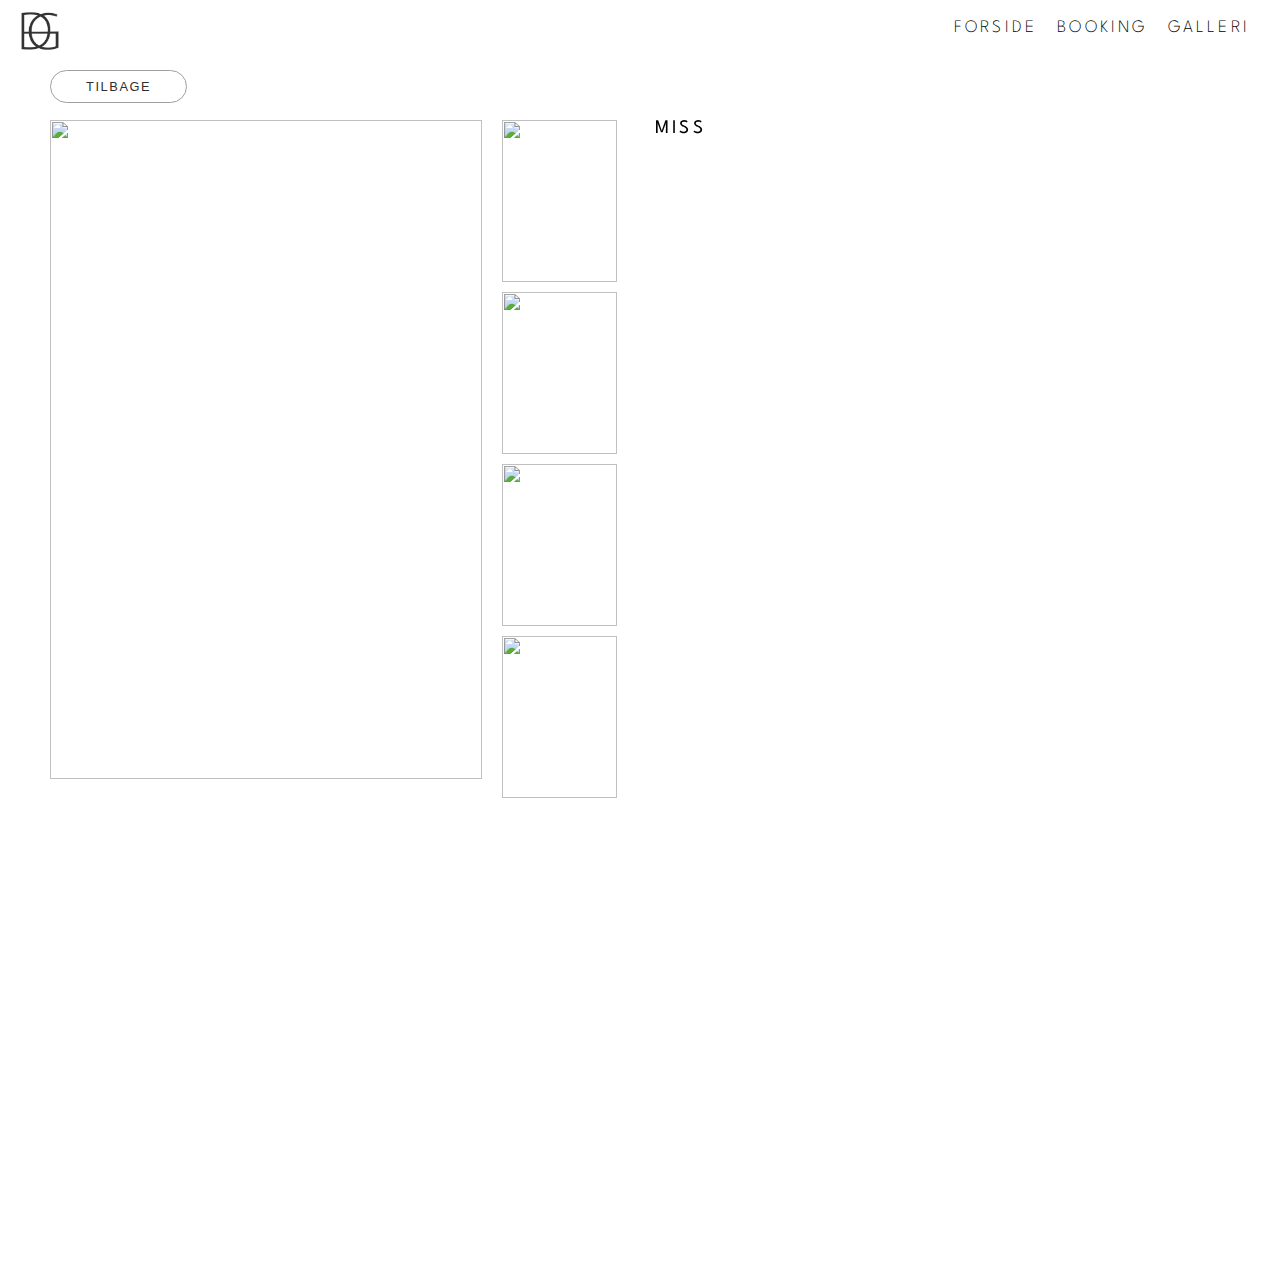
==== commit 9bda9c29: "kommentarer til html" ====
--- a/detail.html
+++ b/detail.html
@@ -5,6 +5,7 @@
     <meta charset="utf-8">
     <meta name="viewport" content="width=device-width, initial-scale=1.0">
 
+    <!--Ikon--->
     <link rel="apple-touch-icon" sizes="200x200" href="img/DRAGTOGO_LOGO-02-kopi.png">
     <link rel="icon" type="image/png" sizes="32x32" href="img/DRAGTOGO_LOGO-02-kopi.png">
 
@@ -19,14 +20,17 @@
 
     <header>
         <nav>
+            <!--Logo--->
             <a href="index.html"><img id="logo" src="img/DRAGTOGO_LOGO-02-kopi.png" alt="logo"></a>
             <div id="menuknap">
+                <!--Burgermenu der vises på mobil--->
                 <div class="bar1"></div>
                 <div class="bar2"></div>
                 <div class="bar3"></div>
             </div>
             <div id="navbar" class="hidden">
                 <div id="link_box">
+                    <!--Links til sektioner på siden--->
                     <a class="link" href="index.html">Forside</a>
                     <a class="link" href="index.html#booking">Booking</a>
                     <a class="link" href="index.html#galleri">Galleri</a>
@@ -45,7 +49,7 @@
             <button id="tilbage">Tilbage</button>
         </div>
 
-
+        <!--Billeder til singleview, hentes fra restdb--->
         <div id="col1">
             <img src="" id="main_billede" alt="">
 
@@ -61,60 +65,38 @@
             </div>
 
         </div>
+        <!--Info om queen til singleview, hentes fra restdb--->
+        <div id="col2">
+            <h2 class="navn">Miss </h2>
+            <p class="beskrivelse"></p>
+        </div>
 
-
-
-
-        <!--
-        <div id="col1">
-            <img src="" id="main_billede" alt="">
-        </div>
-        <div id="image_container">
-
-            <div id="single_galleri">
-                <figure>
-                    <img src="" id="ekstra_billede1" alt="">
-                    <img src="" id="ekstra_billede2" alt="">
-                    <img src="" id="ekstra_billede3" alt="">
-                    <img src="" id="ekstra_billede4" alt="">
-                </figure>
+        <div id="col3">
+            <div id="infoboks">
+                <h4>TALENT</h4>
+                <p class="talent"></p>
+                <h4>PLACERING</h4>
+                <p class="placering"></p>
+                <h4>VARIGHED</h4>
+                <p class="varighed"></p>
+                <h4>PRIS</h4>
+                <p>Kontakt os for pris</p>
+                <!--Rating af queen til singleview, hentes fra restdb--->
+                <div id="rating_container">
+                    <img id="rating_billede" src="" alt="rating">
+                </div>
+                <!--Link til booking på forsiden--->
+                <div id="booking_knap_container">
+                    <a href="index.html#booking" id="booking_knap">Gå til booking</a>
+                </div>
             </div>
 
-        </div>
--->
-        <div class="col2_col3_container">
-            <div id="col2">
-                <h2 class="navn">Miss </h2>
-                <p class="beskrivelse"></p>
-            </div>
-
-            <div id="col3">
-                <div id="infoboks">
-                    <h4>TALENT</h4>
-                    <p class="talent"></p>
-                    <h4>PLACERING</h4>
-                    <p class="placering"></p>
-                    <h4>VARIGHED</h4>
-                    <p class="varighed"></p>
-                    <h4>PRIS</h4>
-                    <p>Kontakt os for pris</p>
-
-                    <div id="rating_container">
-                        <img id="rating_billede" src="" alt="rating">
-                    </div>
-
-                    <div id="booking_knap_container">
-                        <a href="index.html#booking" id="booking_knap">Gå til booking</a>
-                    </div>
-                </div>
-
-            </div>
         </div>
 
 
 
     </main>
-
+    <!--Footer--->
     <footer id="footer">
 
         <div class="footer_container">
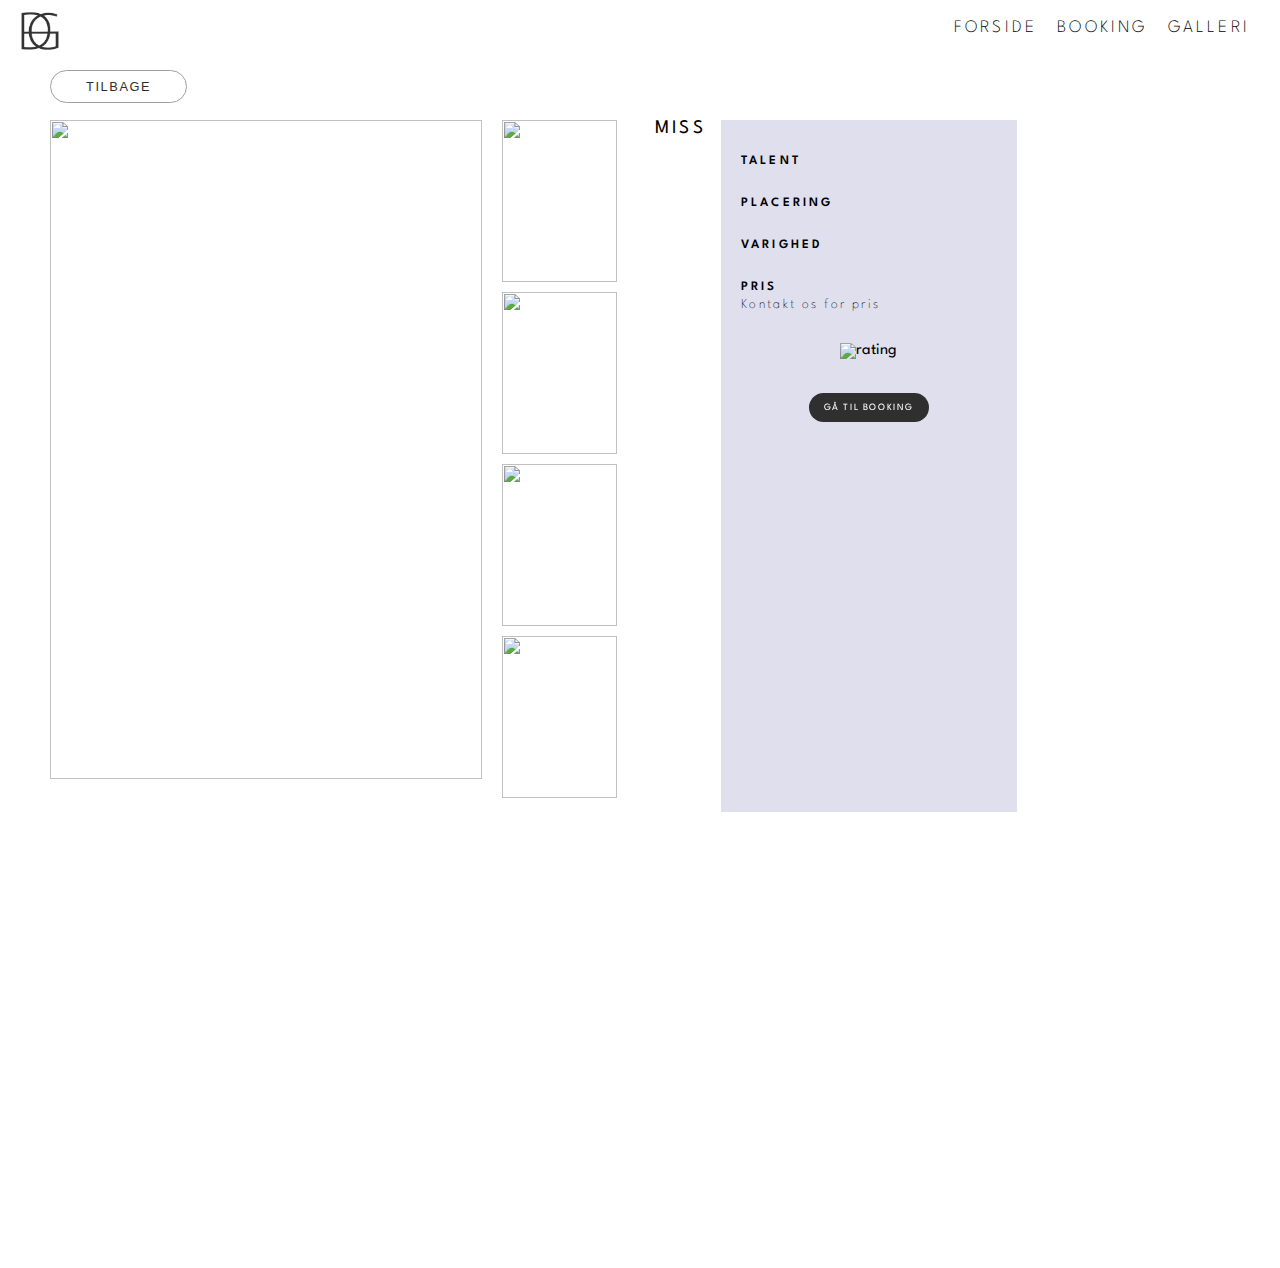
==== commit 5f118db2: "Merge remote-tracking branch 'origin/master'" ====
--- a/detail.html
+++ b/detail.html
@@ -65,32 +65,84 @@
             </div>
 
         </div>
+
         <!--Info om queen til singleview, hentes fra restdb--->
-        <div id="col2">
-            <h2 class="navn">Miss </h2>
-            <p class="beskrivelse"></p>
+        <div class="col2_col3_container">
+            <div id="col2">
+                <h2 class="navn">Miss </h2>
+                <p class="beskrivelse"></p>
+            </div>
+
+            <div id="col3">
+                <div id="infoboks">
+                    <h4>TALENT</h4>
+                    <p class="talent"></p>
+                    <h4>PLACERING</h4>
+                    <p class="placering"></p>
+                    <h4>VARIGHED</h4>
+                    <p class="varighed"></p>
+                    <h4>PRIS</h4>
+                    <p>Kontakt os for pris</p>
+                    <!--Rating af queen til singleview, hentes fra restdb--->
+                    <div id="rating_container">
+                        <img id="rating_billede" src="" alt="rating">
+                    </div>
+                    <!--Link til booking på forsiden--->
+                    <div id="booking_knap_container">
+                        <a href="index.html#booking" id="booking_knap">Gå til booking</a>
+                    </div>
+                </div>
+            </div>
         </div>
 
-        <div id="col3">
-            <div id="infoboks">
-                <h4>TALENT</h4>
-                <p class="talent"></p>
-                <h4>PLACERING</h4>
-                <p class="placering"></p>
-                <h4>VARIGHED</h4>
-                <p class="varighed"></p>
-                <h4>PRIS</h4>
-                <p>Kontakt os for pris</p>
-                <!--Rating af queen til singleview, hentes fra restdb--->
-                <div id="rating_container">
-                    <img id="rating_billede" src="" alt="rating">
-                </div>
-                <!--Link til booking på forsiden--->
-                <div id="booking_knap_container">
-                    <a href="index.html#booking" id="booking_knap">Gå til booking</a>
-                </div>
+
+
+
+        <!--
+        <div id="col1">
+            <img src="" id="main_billede" alt="">
+        </div>
+        <div id="image_container">
+
+            <div id="single_galleri">
+                <figure>
+                    <img src="" id="ekstra_billede1" alt="">
+                    <img src="" id="ekstra_billede2" alt="">
+                    <img src="" id="ekstra_billede3" alt="">
+                    <img src="" id="ekstra_billede4" alt="">
+                </figure>
             </div>
 
+        </div>
+-->
+        <div class="col2_col3_container">
+            <div id="col2">
+                <h2 class="navn">Miss </h2>
+                <p class="beskrivelse"></p>
+            </div>
+
+            <div id="col3">
+                <div id="infoboks">
+                    <h4>TALENT</h4>
+                    <p class="talent"></p>
+                    <h4>PLACERING</h4>
+                    <p class="placering"></p>
+                    <h4>VARIGHED</h4>
+                    <p class="varighed"></p>
+                    <h4>PRIS</h4>
+                    <p>Kontakt os for pris</p>
+
+                    <div id="rating_container">
+                        <img id="rating_billede" src="" alt="rating">
+                    </div>
+
+                    <div id="booking_knap_container">
+                        <a href="index.html#booking" id="booking_knap">Gå til booking</a>
+                    </div>
+                </div>
+
+
+            </div>
         </div>
 
 
--- a/style.css
+++ b/style.css
@@ -2,26 +2,33 @@
     margin: 0;
     padding: 0;
 }
+
 img {
     width: 100%;
 }
+
 body {
     font-family: 'Spartan', sans-serif;
     /*    background-color: white;*/
     /*    margin: 0;*/
     margin-bottom: 310px;
-}
+    /*plads til footeren kan dukke op*/
+}
+
 main {
     background-color: white;
     margin: 0;
     margin-bottom: 180px;
 }
+
 h2 {
     font-size: 1.5rem;
 }
+
 h3 {
     font-size: 1rem;
 }
+
 p {
     font-size: 0.9rem;
 }
@@ -36,42 +43,52 @@
     top: 8px;
     z-index: 2;
 }
+
 nav {
     width: 100%;
     position: fixed;
+    /*nav følger med når man scroller*/
     display: flex;
     flex-direction: row;
     justify-content: flex-end;
+    /*nav'en placeres i højre side*/
     height: 60px;
     background-color: white;
 }
+
 nav a {
     text-decoration: none;
     color: black;
     padding-bottom: 80px;
     font-size: 1.3rem;
     text-transform: uppercase;
+    /*alt skrives med blokbogstaver*/
     letter-spacing: .2rem;
     font-weight: 200;
 }
+
 #menuknap {
     margin-right: 20px;
     cursor: pointer;
+    /*en mus der viser man kan klikke*/
     position: fixed;
     z-index: 2;
     padding-top: 10px;
 }
+
 #link_box {
     display: flex;
     flex-direction: column;
     text-align: center;
     margin-top: 100px;
 }
+
 #navbar {
     background-color: white;
     width: 100vw;
     height: 100vh;
 }
+
 .bar1,
 .bar2,
 .bar3 {
@@ -80,16 +97,22 @@
     background-color: black;
     margin: 6px 0;
     transition: 0.4s;
+    /*burgermenuen åbner blødt*/
     border-radius: 5px;
-}
+    /*burgermenuen får runde kanter*/
+}
+
 .change .bar1 {
     transform: rotate(-45deg) translate(-8px, 5px);
+    /*vi roterer samt placerer stregerne til burgermenuen*/
     transform: rotate(-45deg) translate(-8px, 5px);
     background-color: #454545;
 }
+
 .change .bar2 {
     opacity: 0;
 }
+
 .change .bar3 {
     transform: rotate(45deg) translate(-8px, -7px);
     transform: rotate(45deg) translate(-8px, -7px);
@@ -101,21 +124,27 @@
 #splash {
     display: grid;
 }
+
 #splash img,
 .splash_container {
     grid-area: 1/1;
-}
+    /*vi giver img og container samme plads i grid'et, så vi kan placere teksten ovenpå billedet - følger hierakiet i html'en*/
+}
+
 .splash_container {
     place-self: center center;
 }
+
 #splash h1 {
     color: white;
     font-size: 3rem;
     margin-top: 80px;
     text-align: center;
 }
+
 #splash p {
     max-width: 600px;
+    /*brødteksten må max fylde 600px*/
     color: white;
     text-align: center;
     font-size: 0.9rem;
@@ -124,12 +153,14 @@
     font-weight: 100;
     line-height: 25px;
 }
+
 #splash img {
     width: 100vw;
     height: 100vh;
     object-fit: cover;
     object-position: 70%;
 }
+
 .pil {
     position: absolute;
     bottom: 10px;
@@ -141,14 +172,18 @@
 .kategorier {
     display: flex;
     flex-direction: column;
-}
+    /*vi laver sortér menuen i kolonner, så det er modsat af nav'en*/
+}
+
 .kategorier button {
     letter-spacing: .2rem;
     padding: 20px;
 }
+
 #liste {
     margin-bottom: 40px;
 }
+
 .sorter {
     border-radius: 25px;
     border: 1px solid #a2a2a2;
@@ -158,10 +193,12 @@
     text-transform: uppercase;
     text-align: center;
     letter-spacing: .2rem;
+    /*skaber luft mellem bogstaverne for et mere moderne look*/
     font-size: 1rem;
     font-weight: 200;
     margin: auto;
     margin-top: 30px;
+    /*skaber white-space*/
 }
 
 /*------LINKS-----*/
@@ -173,17 +210,21 @@
     background-color: white;
     font-weight: 300;
 }
+
 button:hover {
     background-color: none;
     color: #FF1ACA;
 }
+
 a {
     color: black;
     text-decoration: none;
 }
+
 a:hover {
     color: #FF1ACA;
     transition: .3s;
+    /*skaber en blød hover-effekt*/
 }
 
 /*----BOOKING SECTION----*/
@@ -192,23 +233,28 @@
     background-color: #dfdfed;
     padding: 40px 45px;
 }
+
 #booking p {
     padding-top: 10px;
     font-weight: 100;
 }
+
 #booking_tekst {
     padding-bottom: 10px;
 }
+
 #form_container {
     display: flex;
     justify-content: center;
 }
+
 label {
     display: block;
     padding: 20px 5px 6px;
     font-size: 0.9rem;
     font-weight: 100;
 }
+
 #booking input,
 textarea,
 select {
@@ -219,15 +265,19 @@
     width: 240px;
     font-weight: 100;
 }
+
 textarea {
     padding-top: 10px;
 }
+
 date {
     text-transform: uppercase;
 }
+
 select {
     width: 262px;
 }
+
 #book_knap {
     background-color: white;
     color: #2f2f2f;
@@ -237,6 +287,7 @@
     border-radius: 20px;
     padding: 5px 35px;
 }
+
 #book_knap_container {
     text-align: center;
     margin-top: 15px;
@@ -250,41 +301,52 @@
     grid-auto-rows: 1fr;
     gap: 10px;
 }
+
 .pic1 {
     grid-column: 1/2;
 }
+
 .pic2 {
     grid-column: 2/3;
 }
+
 .pic3 {
     grid-column: 3/4;
 }
+
 .pic4 {
     grid-column: 4/5;
 }
+
 .pic5 {
     grid-column: 5/6;
 }
+
 .pic6 {
     grid-column: 1/2;
     grid-row: 2/3;
 }
+
 .pic7 {
     grid-column: 2/3;
     grid-row: 2/3;
 }
+
 .pic8 {
     grid-column: 3/4;
     grid-row: 2/3;
 }
+
 .pic9 {
     grid-column: 4/5;
     grid-row: 2/3;
 }
+
 .pic10 {
     grid-column: 5/6;
     grid-row: 2/3;
 }
+
 #galleri {
     padding-bottom: 10px;
 }
@@ -297,12 +359,15 @@
     bottom: 0;
     width: 100vw;
     z-index: -1;
-}
+    /*footer bagved body, således den først dukker op, når man scroller helt ned, og body "åbner" footer */
+}
+
 .nyhedsbrev {
     display: table;
     margin: 0 auto;
     padding-top: 20px;
 }
+
 .nyhedsbrev p {
     color: white;
     text-align: center;
@@ -312,56 +377,66 @@
     text-transform: uppercase;
     letter-spacing: 0.1rem;
 }
+
 .streg {
     width: 355px;
     height: 2px;
     background-color: white;
 }
+
 #footer input {
     background-color: #2f2f2f;
     border: none;
     letter-spacing: .13rem;
 }
+
 .tilmeld_knap {
     background-color: #2f2f2f;
     border: none;
     color: white;
     font-size: 0.7rem;
 }
+
 .mail_boks input {
     color: white;
     text-transform: inherit;
     font-size: 0.9rem;
     font-weight: 100;
 }
+
 .footer_contact {
     color: white;
     text-align: center;
     padding: 20px;
 }
+
 .footer_contact p {
     font-size: 1rem;
     padding-bottom: 5px;
     font-weight: 100;
     font-family: 'Spartan', sans-serif;
 }
+
 .footer_contact p:first-child {
     font-weight: 500;
     text-transform: uppercase;
     letter-spacing: 0.1rem;
 }
+
 .medier {
     display: table;
     margin: 0 auto;
     padding: 10px;
     margin-top: 10px;
 }
+
 .ophav {
     color: #6d6d6d;
     text-align: center;
     margin-bottom: 20px;
     font-size: 0.8rem;
 }
+
 .medier img {
     width: 25px;
     height: 25px;
@@ -373,11 +448,13 @@
 article {
     display: grid;
 }
+
 #se_mere,
 article img,
 article p {
     grid-area: 1/1;
 }
+
 #se_mere {
     place-self: end center;
     margin-bottom: 30px;
@@ -389,6 +466,7 @@
     text-transform: uppercase;
     letter-spacing: .1rem;
 }
+
 article p {
     text-align: center;
     padding-top: 55px;
@@ -396,6 +474,7 @@
     letter-spacing: .2rem;
     text-transform: uppercase;
 }
+
 article img {
     place-self: center;
     margin-top: 90px;
@@ -409,6 +488,7 @@
 #row {
     text-align: center;
 }
+
 #tilbage {
     background-color: white;
     color: #2f2f2f;
@@ -421,61 +501,75 @@
     padding: 10px 45px;
     margin: 60px 0 0px 30px;
 }
+
 #detail {
     margin: 0;
 }
+
 #col1 {
     padding: 20px 40px;
 }
+
 #col2 {
     padding: 0 40px;
 }
+
 #col3 {
     padding: 30px 40px;
 }
+
 #col2 h2 {
     font-size: 1.2rem;
     font-weight: 400;
     padding-top: 10px;
 }
+
 .navn {
     letter-spacing: .2rem;
     text-transform: uppercase;
     font-weight: 400;
 }
+
 .beskrivelse {
     padding-top: 15px;
     font-weight: 100;
     line-height: 1.7rem;
 }
+
 #infoboks {
     padding: 35px 40px 45px;
     background-color: #dfdfed;
 }
+
 #col3 h4 {
     font-weight: 600;
     letter-spacing: .2rem;
     font-size: .8rem;
 }
+
 #col3 p {
     padding: 5px 0 25px;
     font-weight: 100;
     font-size: .85rem;
     letter-spacing: .15rem;
 }
+
 #rating_container {
     padding: 10px 0 0;
     text-align: center;
 }
+
 #rating_billede {
     width: 35%;
 }
+
 #booking_knap_container {
     margin: auto;
     text-align: center;
     width: 150px;
     margin-top: 20px;
 }
+
 #booking_knap {
     background-color: #2f2f2f;
     color: white;
@@ -485,14 +579,20 @@
     letter-spacing: .1rem;
     font-size: .6rem;
 }
+
 @media (min-width: 650px) {
+
     /*------SPLASH------*/
     #menuknap {
+        /*burgermenu er ikke synlig over 650px*/
         display: none;
     }
+
     #navbar {
         display: contents;
-    }
+        /*nav baren bliver nu vist i desktop version*/
+    }
+
     #link_box {
         display: flex;
         flex-direction: row;
@@ -500,20 +600,25 @@
         margin-right: 30px;
         margin-top: 20px;
     }
+
     #link_box a {
         font-size: 1.1rem;
     }
+
     /*-------SORTER + OVERSIGT-------*/
     #oversigt {
+        /*container over alle queens, som bliver hentet ind fra restdb*/
         margin-right: 50px;
         display: grid;
         grid-template-columns: 1fr 1fr;
         grid-gap: 20px;
     }
+
     article img {
         width: 100%;
         height: 90%;
     }
+
     #se_mere:hover {
         background-color: #2f2f2f;
         padding: 8px 40px;
@@ -522,21 +627,26 @@
         transition: .3s;
         cursor: pointer;
     }
+
     #sorter_section {
         margin-top: 60px;
         position: sticky;
         top: 10vh;
         align-self: flex-start
     }
+
     article p {
         padding-top: 40px;
     }
+
     .navn {
         font-size: 0.7rem;
     }
+
     .kategorier {
         margin-left: -50px;
     }
+
     .kategorier button {
         letter-spacing: .2rem;
         padding-top: 10px;
@@ -545,15 +655,18 @@
         font-weight: 200;
         cursor: pointer;
     }
+
     .kategorier button:hover {
         color: #FF1ACA;
         transition: .3s;
     }
+
     #liste {
         display: grid;
         grid-template-columns: 20% 80%;
         margin-bottom: 45px;
     }
+
     .sorter {
         border: none;
         text-transform: uppercase;
@@ -564,34 +677,42 @@
         margin-top: 30px;
         text-align: justify;
     }
+
     /*------BOOKING SEKTION------*/
     #booking {
         display: grid;
         grid-template-columns: 45% 55%;
         padding: 50px;
     }
+
     #booking h2 {
         font-size: 2rem;
     }
+
     #booking p {
         font-size: 1.1rem;
         font-weight: 100;
     }
+
     #booking_tekst {
         place-self: center end;
     }
+
     label {
         font-size: 0.95rem;
     }
+
     #booking input,
     textarea,
     select {
         width: 300px;
         padding: 10px;
     }
+
     select {
         width: 322px;
     }
+
     #book_knap:hover {
         background-color: #2f2f2f;
         padding: 5px 35px;
@@ -600,6 +721,7 @@
         transition: .3s;
         cursor: pointer;
     }
+
     /*---- STYLING AF FOOTER ----*/
     .footer_container {
         max-width: 1000px;
@@ -608,45 +730,56 @@
         grid-template-columns: 1fr 1fr;
         padding-top: 80px;
     }
+
     .tilmeld_knap:hover {
         color: #ff27ff;
         cursor: pointer;
     }
+
     .nyhedsbrev {
         padding-top: 20px;
     }
+
     .medier {
         margin-top: 20px;
         margin-bottom: 10px;
     }
+
     .mail_boks input {
         width: 240px;
     }
+
     .footer_contact p {
         letter-spacing: 0.1rem;
         font-size: 0.9rem;
     }
+
     .footer_contact p:first-child {
         margin-bottom: 10px;
     }
+
     /*-------SINGLE VIEW TABLET VERSION------*/
     #detail {
         display: grid;
         grid-template-rows: 70px 1fr 1fr;
         padding-top: 40px;
     }
+
     #row {
         text-align: left;
     }
+
     #tilbage {
         padding: 8px 35px;
         margin: 30px 0 0px 50px;
     }
+
     #tilbage:hover {
         background-color: #2f2f2f;
         color: White;
         cursor: pointer;
     }
+
     #col1 {
         display: grid;
         grid-template-columns: 80% 20%;
@@ -657,6 +790,7 @@
         object-fit: cover;
         margin-bottom: 20px;
     }
+
     #main_billede {
         /*
         width: 320px;
@@ -666,6 +800,7 @@
         height: 97.9%;
         object-fit: cover;
     }
+
     #image_container figure img {
         padding: 0 0 10px;
         /*
@@ -676,31 +811,38 @@
         height: 25vh;
         object-fit: cover;
     }
+
     .col2_col3_container {
         display: flex;
     }
+
     #col2 {
         padding: 0 35px;
         grid-column: 2/span 1;
         grid-row: 2/span 1;
     }
+
     #infoboks {
         height: 68vh;
         width: 30vw;
         padding-top: 30px;
         margin-bottom: 20px;
     }
+
     #col3 {
         grid-column: 3/span 1;
         grid-row: 2/span 1;
         padding: 10px 50px 0 0;
     }
+
     #rating_container {
         padding: 7px 0 20px;
     }
+
     #rating_billede {
         width: 50%;
     }
+
     #booking_knap:hover {
         background-color: white;
         color: #2f2f2f;
@@ -708,13 +850,16 @@
         transition: .3s;
     }
 }
+
 @media (min-width: 900px) {
     .navn {
         font-size: 1.2rem;
     }
+
     article p {
         padding-top: 40px;
     }
+
     /*-------SINGLE VIEW DESKTOP------*/
     #detail {
         display: grid;
@@ -723,20 +868,24 @@
         margin: 0;
         padding-top: 40px;
     }
+
     #row {
         grid-column: 1/span 1;
         grid-row: 1/span 1;
         text-align: left;
     }
+
     #tilbage {
         padding: 8px 35px;
         margin: 30px 0 0px 50px;
     }
+
     #tilbage:hover {
         background-color: #2f2f2f;
         color: White;
         cursor: pointer;
     }
+
     #col1 {
         display: grid;
         grid-template-columns: 80% 20%;
@@ -748,6 +897,7 @@
         margin-bottom: 140px;
         max-height: 80vh;
     }
+
     #main_billede {
         /*
         width: 320px;
@@ -757,6 +907,7 @@
         max-height: 97.9%;
         object-fit: cover;
     }
+
     #image_container figure img {
         padding: 0 0 10px;
         /*
@@ -767,14 +918,17 @@
         height: 18vh;
         object-fit: cover;
     }
+
     .col2_col3_container {
         grid-row: 2/ span 1;
     }
+
     #col2 {
         padding: 0 15px;
         grid-column: 2/span 1;
         grid-row: 2/span 1;
     }
+
     #infoboks {
         height: 68vh;
         width: 20vw;
@@ -782,17 +936,21 @@
         margin-bottom: 100px;
         padding: 35px 20px 45px;
     }
+
     #col3 {
         grid-column: 3/span 1;
         grid-row: 2/span 1;
         padding: 10px 50px 0 0;
     }
+
     #rating_container {
         padding: 7px 0 20px;
     }
+
     #rating_billede {
         width: 50%;
     }
+
     #booking_knap:hover {
         background-color: white;
         color: #2f2f2f;
@@ -800,11 +958,15 @@
         transition: .3s;
     }
 }
+
 @media (max-width: 650px) {
+
+    /*----galleri i single view----*/
     div.image-container figure {
         display: flex;
         gap: 10px;
     }
+
     .image-container {
         overflow-x: scroll;
         padding: 20px;
@@ -812,33 +974,44 @@
         padding-left: 30px;
         padding-right: 70px;
     }
+
     .image-container figure {
         flex-basis: 90%;
         flex-shrink: 0;
         flex-grow: 1;
     }
+
     .image-container img {
         margin-right: 20px;
     }
-    /*----galleri i single view----*/
+
+
     #single_galleri {
         padding-top: 0px;
         padding-left: 30px;
         padding-right: 50px;
     }
+
+    /*----galleri i loop view----*/
     div#image_container #single_galleri figure {
         display: flex;
         gap: 10px;
     }
+
     #image_container {
+        /*container der holder billederne i galleri*/
         overflow-x: scroll;
+        /*gør så vi kan scrolle til siden på mobil for at skabe plads*/
         padding: 20px;
     }
+
     #image_container figure {
         flex-basis: 50%;
+        /*gør så vi kan se en del af næste billede, så der vises at vi kan scrolle til siden */
         flex-shrink: 0;
         flex-grow: 1;
     }
+
     #image_container #single_galleri figure img {
         margin-right: 20px;
     }
@@ -849,7 +1022,9 @@
 .valgt {
     color: #ff1aca !important;
 }
+
 .hidden {
+    /*bruges til burgermenu som ikke skal vises i desktop*/
     display: none;
 }
 
@@ -859,30 +1034,37 @@
 /*burger menuanimation*/
 
 .openmenu {
+    /*animation der gør at burgermenuen åbner blødt*/
     animation-name: slide_kf;
     animation-duration: 0.5s;
     animation-iteration-count: 1;
     animation-timing-function: cubic-bezier(0.77, 0.2, 0.05, 1.0);
 }
+
 @keyframes slide_kf {
     0% {
         transform: translateX(100%);
     }
+
     100% {
         transform: translateX(0%);
     }
 }
+
 .closemenu {
+    /*animation der gør at burgermenuen lukker blødt*/
     animation-name: slideout_kf;
     animation-duration: 0.5s;
     animation-iteration-count: 1;
     animation-timing-function: cubic-bezier(0.77, 0.2, 0.05, 1.0);
 }
+
 @keyframes slideout_kf {
-    100% {
+    / 100% {
         transform-origin: 0% 0%;
         transform: translateX(100%);
     }
+
     0% {
         transform-origin: 0% 0%;
         transform: translateX(0%);
@@ -892,16 +1074,19 @@
 /*splash animation*/
 
 .bounce {
+    /*animation der gør at pilen hopper på splashbilledet*/
     animation-name: bounce_kf;
     animation-duration: 1s;
     animation-iteration-count: infinite;
     animation-direction: alternate;
     animation-fill-mode: both;
 }
+
 @keyframes bounce_kf {
     100% {
         transform: translateY(-5px);
     }
+
     0% {
         transform: translateY(8px);
     }
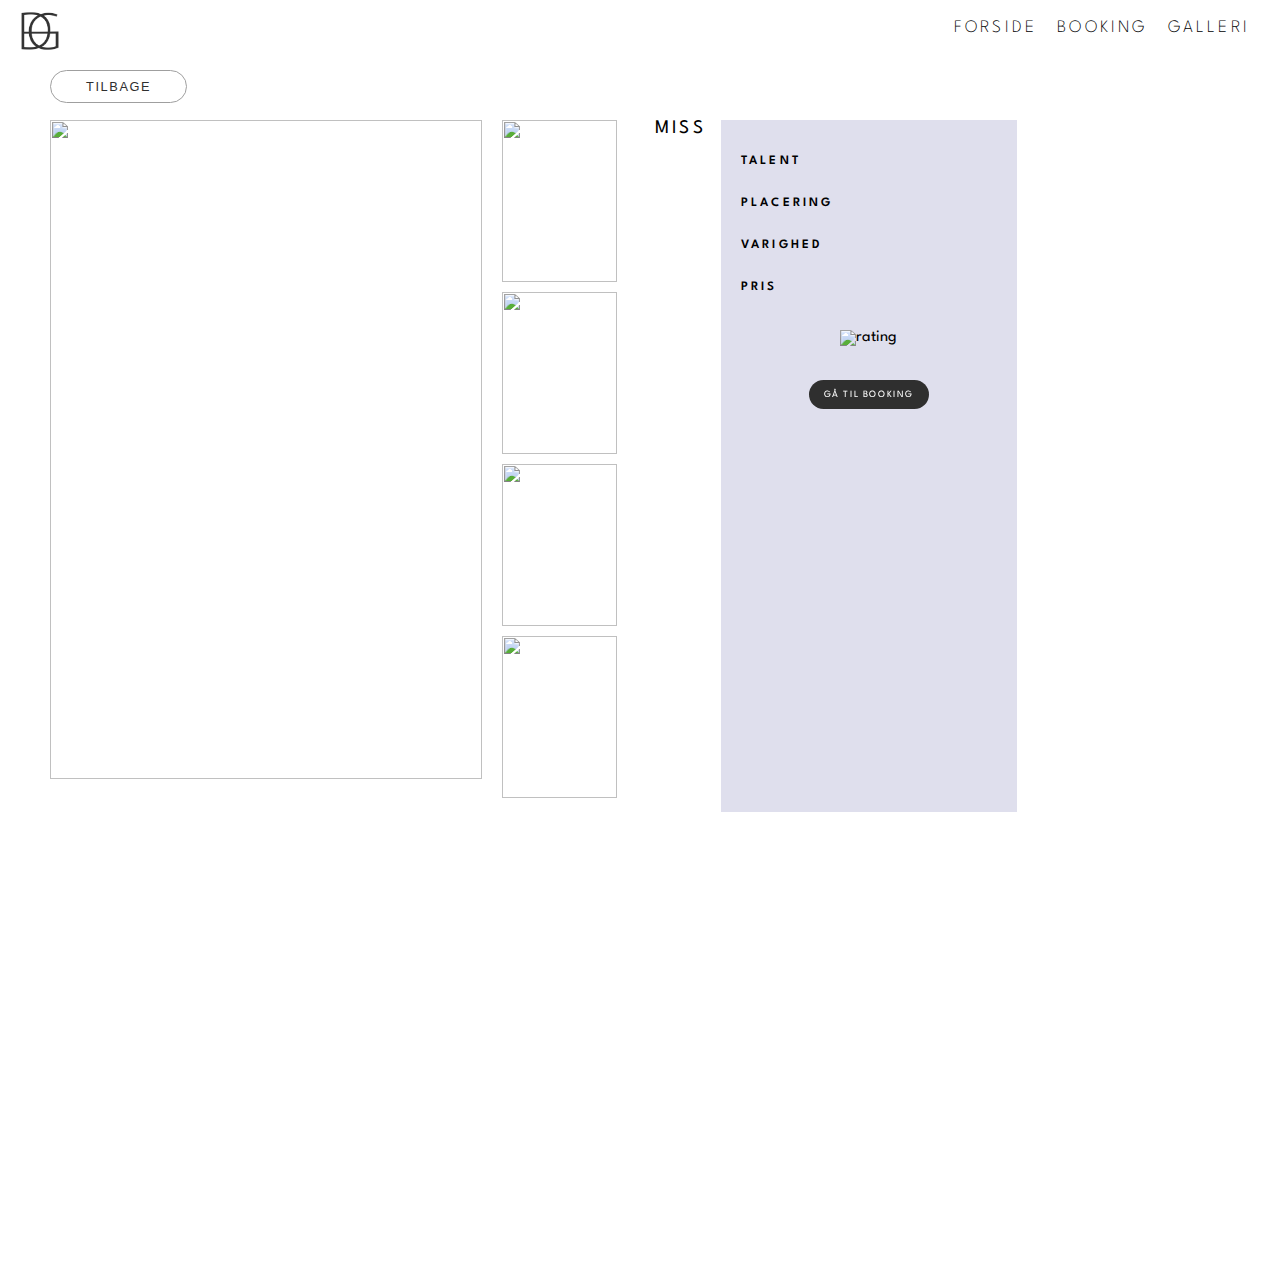
==== commit 738934b8: "indsat pris json" ====
--- a/detail.html
+++ b/detail.html
@@ -56,10 +56,10 @@
             <div id="image_container">
                 <div id="single_galleri">
                     <figure>
-                        <img src="" id="ekstra_billede1" alt="">
-                        <img src="" id="ekstra_billede2" alt="">
-                        <img src="" id="ekstra_billede3" alt="">
-                        <img src="" id="ekstra_billede4" alt="">
+                        <img src="" class="ekstra_billede" id="ekstra_billede1" alt="">
+                        <img src="" class="ekstra_billede" id="ekstra_billede2" alt="">
+                        <img src="" class="ekstra_billede" id="ekstra_billede3" alt="">
+                        <img src="" class="ekstra_billede" id="ekstra_billede4" alt="">
                     </figure>
                 </div>
             </div>
@@ -82,7 +82,7 @@
                     <h4>VARIGHED</h4>
                     <p class="varighed"></p>
                     <h4>PRIS</h4>
-                    <p>Kontakt os for pris</p>
+                    <p class="pris"></p>
                     <!--Rating af queen til singleview, hentes fra restdb--->
                     <div id="rating_container">
                         <img id="rating_billede" src="" alt="rating">
@@ -180,6 +180,4 @@
 
     <script src="detail.js"></script>
 
-</body>
-
-</html>
+</body></html>
--- a/style.css
+++ b/style.css
@@ -140,17 +140,18 @@
     font-size: 3rem;
     margin-top: 80px;
     text-align: center;
+    letter-spacing: 0.9rem;
 }
 
 #splash p {
-    max-width: 600px;
-    /*brødteksten må max fylde 600px*/
+    max-width: 680px;
+    /*brødteksten må maks fylde 680px*/
     color: white;
     text-align: center;
-    font-size: 0.9rem;
+    font-size: 1rem;
     margin: 15px;
     letter-spacing: 0.1rem;
-    font-weight: 100;
+    font-weight: 400;
     line-height: 25px;
 }
 
@@ -166,6 +167,7 @@
     bottom: 10px;
     left: 49%;
 }
+
 
 /*--------------sortér knap----------------*/
 
@@ -678,6 +680,10 @@
         text-align: justify;
     }
 
+    .billede {
+        cursor: pointer;
+    }
+
     /*------BOOKING SEKTION------*/
     #booking {
         display: grid;
@@ -799,6 +805,10 @@
         width: 100%;
         height: 97.9%;
         object-fit: cover;
+    }
+
+    .ekstra_billede {
+        cursor: pointer;
     }
 
     #image_container figure img {
@@ -1084,10 +1094,10 @@
 
 @keyframes bounce_kf {
     100% {
-        transform: translateY(-5px);
+        transform: translateY(-5px) scale(3);
     }
 
     0% {
-        transform: translateY(8px);
-    }
-}
+        transform: translateY(8px) scale(3);
+    }
+}
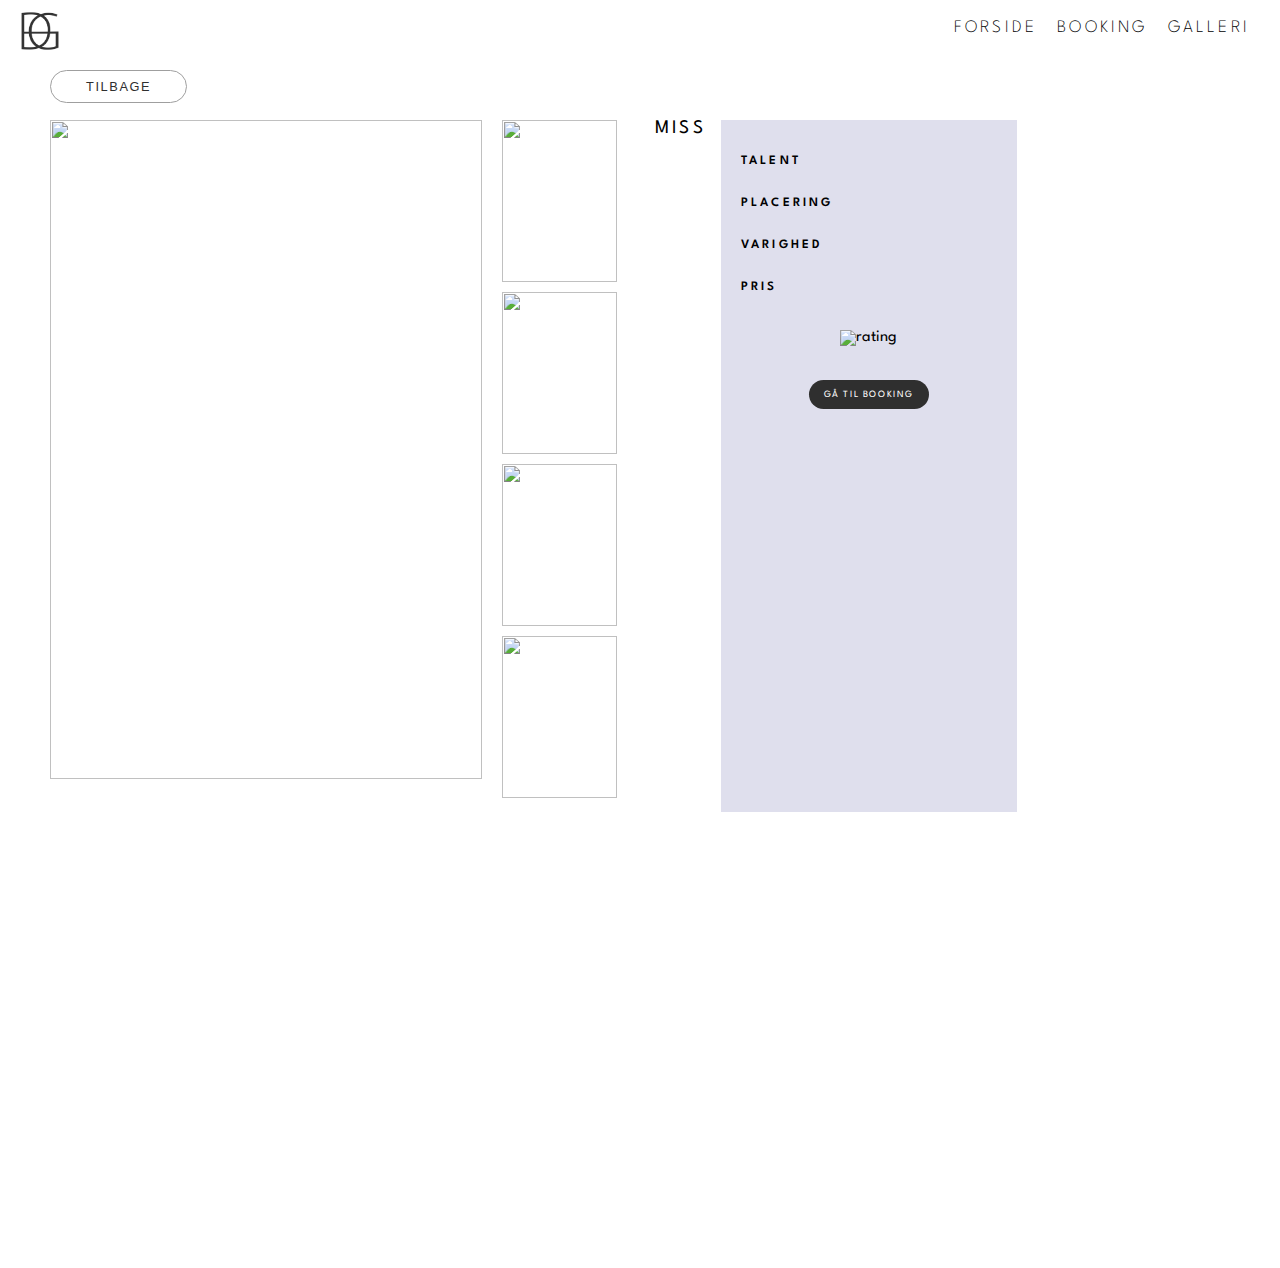
==== commit 0ade28cc: "fjern 2 x detail lol" ====
--- a/detail.html
+++ b/detail.html
@@ -97,56 +97,6 @@
 
 
 
-
-        <!--
-        <div id="col1">
-            <img src="" id="main_billede" alt="">
-        </div>
-        <div id="image_container">
-
-            <div id="single_galleri">
-                <figure>
-                    <img src="" id="ekstra_billede1" alt="">
-                    <img src="" id="ekstra_billede2" alt="">
-                    <img src="" id="ekstra_billede3" alt="">
-                    <img src="" id="ekstra_billede4" alt="">
-                </figure>
-            </div>
-
-        </div>
--->
-        <div class="col2_col3_container">
-            <div id="col2">
-                <h2 class="navn">Miss </h2>
-                <p class="beskrivelse"></p>
-            </div>
-
-            <div id="col3">
-                <div id="infoboks">
-                    <h4>TALENT</h4>
-                    <p class="talent"></p>
-                    <h4>PLACERING</h4>
-                    <p class="placering"></p>
-                    <h4>VARIGHED</h4>
-                    <p class="varighed"></p>
-                    <h4>PRIS</h4>
-                    <p>Kontakt os for pris</p>
-
-                    <div id="rating_container">
-                        <img id="rating_billede" src="" alt="rating">
-                    </div>
-
-                    <div id="booking_knap_container">
-                        <a href="index.html#booking" id="booking_knap">Gå til booking</a>
-                    </div>
-                </div>
-
-
-            </div>
-        </div>
-
-
-
     </main>
     <!--Footer--->
     <footer id="footer">
@@ -180,4 +130,6 @@
 
     <script src="detail.js"></script>
 
-</body></html>
+</body>
+
+</html>
